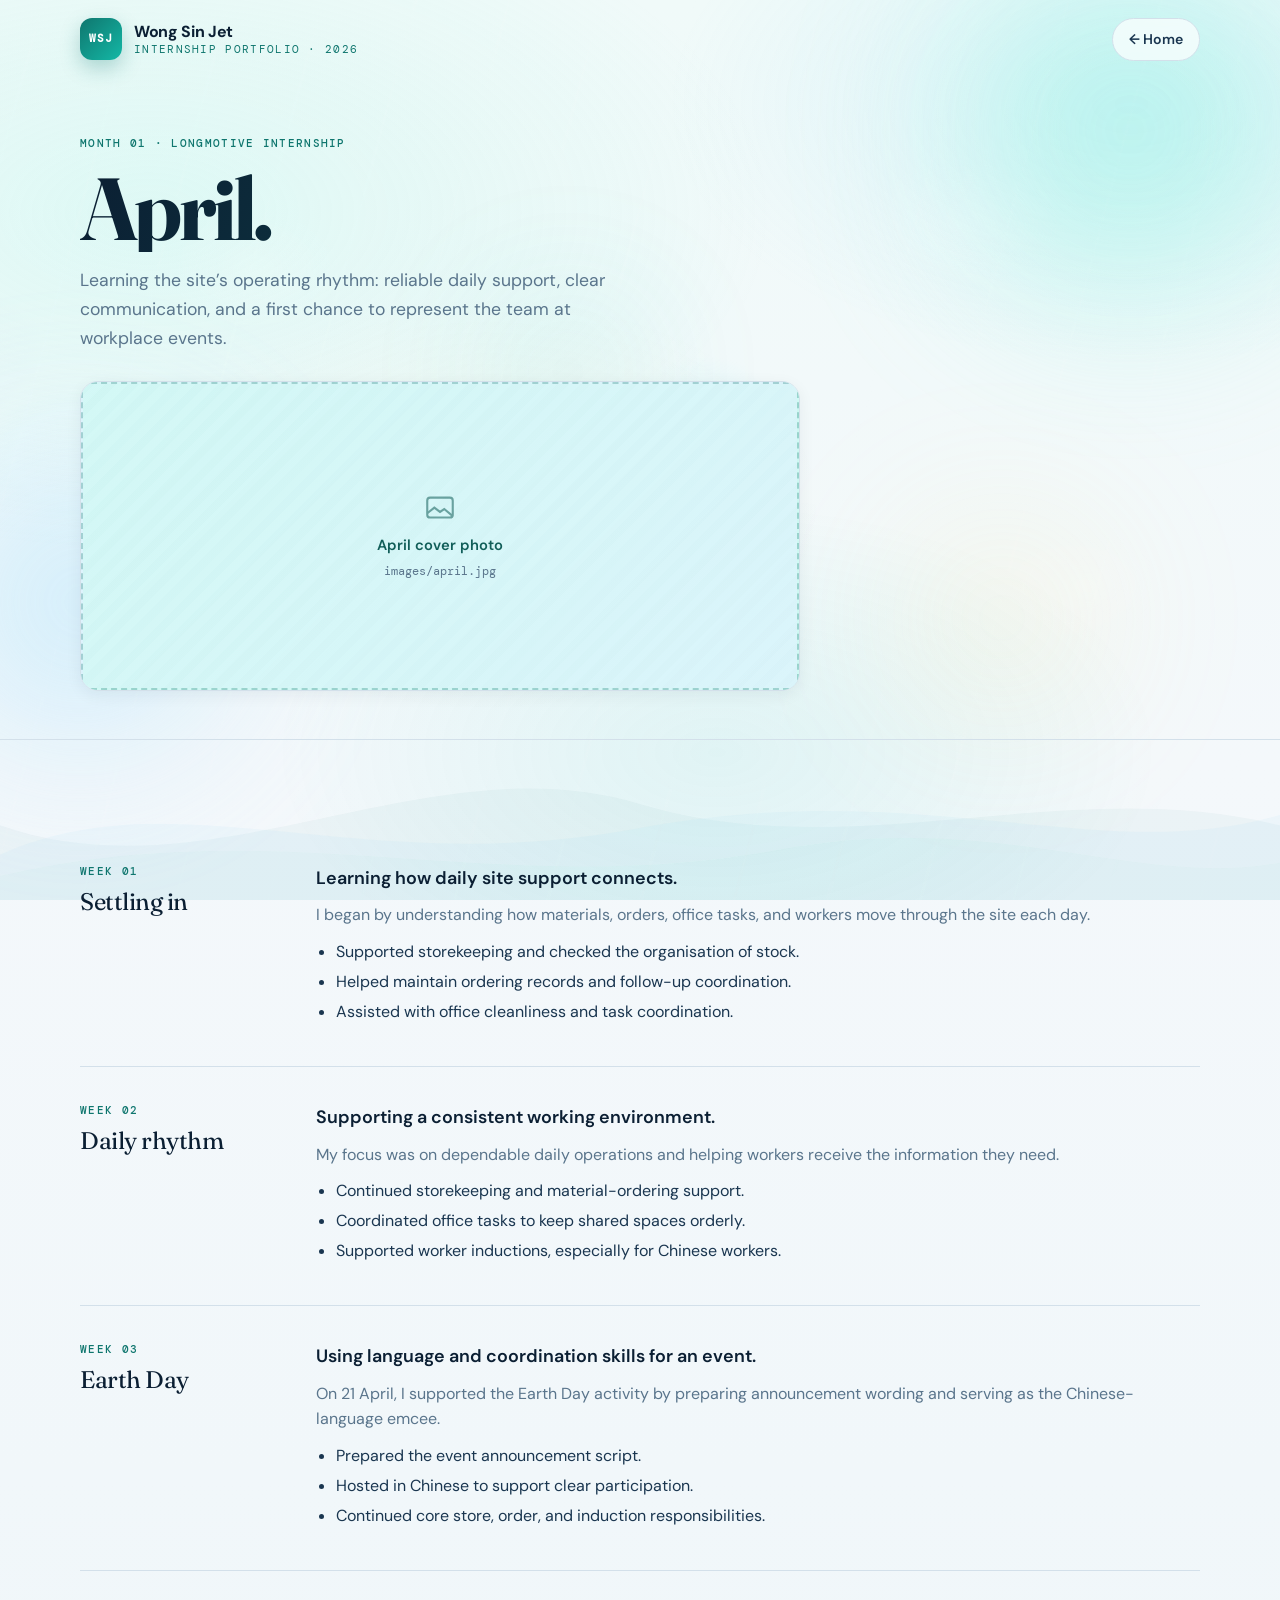
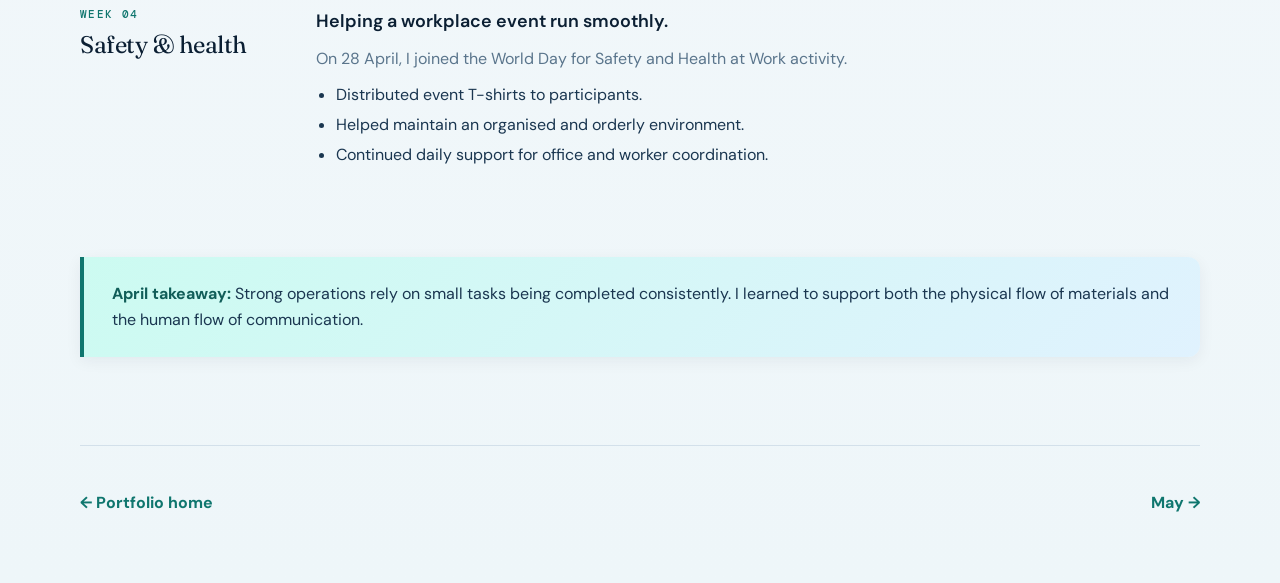
==== april.html @ e261032e "Add files via upload" ====
<!DOCTYPE html>
<html lang="en">
<head>
  <meta charset="utf-8">
  <meta name="viewport" content="width=device-width, initial-scale=1">
  <title>April — Wong Sin Jet</title>
  <link rel="stylesheet" href="style.css">
</head>
<body>
  <div class="bg-glow" aria-hidden="true">
    <div class="water-wash"></div>
    <span class="orb orb-a"></span>
    <span class="orb orb-b"></span>
    <span class="orb orb-c"></span>
    <span class="orb orb-d"></span>
    <div class="water-caustics"></div>
    <div class="water-shimmer"></div>
    <div class="bubbles">
      <span></span><span></span><span></span><span></span><span></span>
      <span></span><span></span><span></span><span></span><span></span>
    </div>
    <div class="wave-band">
      <svg class="wave-1" viewBox="0 0 2880 120" preserveAspectRatio="none" xmlns="http://www.w3.org/2000/svg">
        <path d="M0,64 C240,120 480,0 720,48 C960,96 1200,24 1440,64 C1680,120 1920,0 2160,48 C2400,96 2640,24 2880,64 L2880,120 L0,120 Z"></path>
      </svg>
      <svg class="wave-2" viewBox="0 0 2880 120" preserveAspectRatio="none" xmlns="http://www.w3.org/2000/svg">
        <path d="M0,80 C200,20 400,100 720,60 C1040,20 1240,90 1440,50 C1640,20 1840,100 2160,60 C2480,20 2680,90 2880,50 L2880,120 L0,120 Z"></path>
      </svg>
      <svg class="wave-3" viewBox="0 0 2880 120" preserveAspectRatio="none" xmlns="http://www.w3.org/2000/svg">
        <path d="M0,90 C320,40 560,110 880,70 C1120,40 1280,100 1440,80 C1760,40 2000,110 2320,70 C2560,40 2720,100 2880,80 L2880,120 L0,120 Z"></path>
      </svg>
    </div>
  </div>

  <header class="site-header">
    <div class="wrap nav">
      <a class="brand" href="index.html">
        <span class="brand-mark">WSJ</span>
        <span class="brand-text">Wong Sin Jet<small>Internship portfolio · 2026</small></span>
      </a>
      <nav class="nav-links"><a class="home" href="index.html">← Home</a></nav>
    </div>
  </header>

  <main>
    <section class="month-hero">
      <div class="wrap">
        <span class="eyebrow">Month 01 · Longmotive internship</span>
        <h1>April.</h1>
        <p class="subtitle">Learning the site’s operating rhythm: reliable daily support, clear communication, and a first chance to represent the team at workplace events.</p>
        <div class="month-hero-photo">
          <div class="photo-slot" data-label="April">
            <img src="images/april.jpg" alt="April internship at Longmotive" data-photo>
            <div class="photo-placeholder">
              <svg viewBox="0 0 24 24" fill="none" stroke="currentColor" stroke-width="1.5" aria-hidden="true">
                <rect x="3" y="4" width="18" height="14" rx="2"/>
                <path d="M3 15l5-4 4 3 3-2 6 5"/>
              </svg>
              <span>April cover photo</span>
              <small>images/april.jpg</small>
            </div>
          </div>
        </div>
      </div>
    </section>

    <section class="section">
      <div class="wrap">
        <div class="weekly">
          <div class="week-label"><span>Week 01</span>Settling in</div>
          <div>
            <h3>Learning how daily site support connects.</h3>
            <p>I began by understanding how materials, orders, office tasks, and workers move through the site each day.</p>
            <ul>
              <li>Supported storekeeping and checked the organisation of stock.</li>
              <li>Helped maintain ordering records and follow-up coordination.</li>
              <li>Assisted with office cleanliness and task coordination.</li>
            </ul>
          </div>
        </div>
        <div class="weekly">
          <div class="week-label"><span>Week 02</span>Daily rhythm</div>
          <div>
            <h3>Supporting a consistent working environment.</h3>
            <p>My focus was on dependable daily operations and helping workers receive the information they need.</p>
            <ul>
              <li>Continued storekeeping and material-ordering support.</li>
              <li>Coordinated office tasks to keep shared spaces orderly.</li>
              <li>Supported worker inductions, especially for Chinese workers.</li>
            </ul>
          </div>
        </div>
        <div class="weekly">
          <div class="week-label"><span>Week 03</span>Earth Day</div>
          <div>
            <h3>Using language and coordination skills for an event.</h3>
            <p>On 21 April, I supported the Earth Day activity by preparing announcement wording and serving as the Chinese-language emcee.</p>
            <ul>
              <li>Prepared the event announcement script.</li>
              <li>Hosted in Chinese to support clear participation.</li>
              <li>Continued core store, order, and induction responsibilities.</li>
            </ul>
          </div>
        </div>
        <div class="weekly">
          <div class="week-label"><span>Week 04</span>Safety &amp; health</div>
          <div>
            <h3>Helping a workplace event run smoothly.</h3>
            <p>On 28 April, I joined the World Day for Safety and Health at Work activity.</p>
            <ul>
              <li>Distributed event T-shirts to participants.</li>
              <li>Helped maintain an organised and orderly environment.</li>
              <li>Continued daily support for office and worker coordination.</li>
            </ul>
          </div>
        </div>
        <aside class="note"><b>April takeaway:</b> Strong operations rely on small tasks being completed consistently. I learned to support both the physical flow of materials and the human flow of communication.</aside>
      </div>
    </section>
  </main>

  <div class="wrap pager">
    <a href="index.html">← Portfolio home</a>
    <a href="may.html">May →</a>
  </div>
  <script>
    document.querySelectorAll('img[data-photo]').forEach(function (img) {
      var slot = img.closest('.photo-slot');
      function show() { if (slot) slot.classList.add('has-image'); }
      function hide() { img.style.display = 'none'; if (slot) slot.classList.remove('has-image'); }
      img.addEventListener('load', show);
      img.addEventListener('error', hide);
      if (img.complete) { if (img.naturalWidth > 0) show(); else hide(); }
    });
  </script>
</body>
</html>
---- style.css ----
@import url('https://fonts.googleapis.com/css2?family=DM+Mono:wght@400;500&family=DM+Sans:ital,opsz,wght@0,9..40,400;0,9..40,500;0,9..40,600;0,9..40,700;1,9..40,400&family=Fraunces:ital,opsz,wght@0,9..144,600;0,9..144,700;1,9..144,600&display=swap');

/* ========== TOKENS ========== */
:root {
  --ink: #0b1f33;
  --ink-soft: #1a3650;
  --muted: #5a758c;
  --muted-2: #7a93a8;
  --paper: #f4f8fb;
  --paper-2: #eef5f7;
  --line: #d3e0ea;
  --line-soft: rgba(16, 42, 67, 0.08);
  --teal: #0f766e;
  --teal-bright: #14b8a6;
  --teal-deep: #115e59;
  --aqua: #ccfbf1;
  --aqua-soft: #e6faf6;
  --orange: #f59e0b;
  --orange-soft: #fef3c7;
  --card: #ffffff;
  --shadow-sm: 0 4px 16px rgba(11, 31, 51, 0.06);
  --shadow-md: 0 16px 40px rgba(11, 31, 51, 0.10);
  --shadow-lg: 0 28px 60px rgba(11, 31, 51, 0.14);
  --radius: 18px;
  --radius-sm: 12px;
  --header-h: 72px;
  --ease: cubic-bezier(0.22, 1, 0.36, 1);
  --font-sans: 'DM Sans', system-ui, sans-serif;
  --font-display: 'Fraunces', Georgia, serif;
  --font-mono: 'DM Mono', ui-monospace, monospace;
}

/* ========== BASE ========== */
*, *::before, *::after { box-sizing: border-box; }
html { scroll-behavior: smooth; }
body {
  margin: 0;
  color: var(--ink);
  background:
    linear-gradient(180deg, #f0faf9 0%, var(--paper) 35%, #eef6f9 100%);
  font-family: var(--font-sans);
  line-height: 1.6;
  overflow-x: hidden;
  -webkit-font-smoothing: antialiased;
  position: relative;
}
main,
.contact,
.footer,
.pager {
  position: relative;
  z-index: 1;
}
img { max-width: 100%; display: block; }
a { color: inherit; text-decoration: none; }
h1, h2, h3, h4, p { margin-top: 0; }

.wrap {
  width: min(1120px, calc(100% - 40px));
  margin-inline: auto;
}

/* ========== AMBIENT BACKGROUND (water / liquid) ========== */
.bg-glow {
  position: fixed;
  inset: 0;
  pointer-events: none;
  z-index: 0;
  overflow: hidden;
}

/* Soft underwater light wash */
.water-wash {
  position: absolute;
  inset: -10%;
  background:
    radial-gradient(ellipse 70% 55% at 18% 28%, rgba(153, 246, 228, 0.22) 0%, transparent 58%),
    radial-gradient(ellipse 55% 45% at 82% 18%, rgba(125, 211, 252, 0.16) 0%, transparent 55%),
    radial-gradient(ellipse 50% 40% at 55% 78%, rgba(45, 212, 191, 0.10) 0%, transparent 60%),
    radial-gradient(ellipse 40% 35% at 40% 55%, rgba(253, 230, 138, 0.08) 0%, transparent 55%);
  animation: water-drift 22s ease-in-out infinite alternate;
}

/* Liquid orbs */
.orb {
  position: absolute;
  border-radius: 50%;
  filter: blur(80px);
  opacity: 0.42;
  animation: float-orb 18s var(--ease) infinite alternate;
  will-change: transform;
}
.orb-a {
  width: 460px; height: 460px;
  top: -100px; right: -80px;
  background: radial-gradient(circle, #5eead4 0%, #99f6e4 35%, transparent 70%);
  animation-duration: 24s;
}
.orb-b {
  width: 380px; height: 380px;
  bottom: 12%; left: -110px;
  background: radial-gradient(circle, #7dd3fc 0%, #bae6fd 40%, transparent 70%);
  animation-duration: 28s;
  animation-delay: -6s;
}
.orb-c {
  width: 300px; height: 300px;
  top: 52%; right: 10%;
  background: radial-gradient(circle, #fde68a 0%, transparent 70%);
  opacity: 0.22;
  animation-duration: 20s;
  animation-delay: -3s;
}
.orb-d {
  width: 240px; height: 240px;
  top: 28%; left: 35%;
  background: radial-gradient(circle, rgba(45, 212, 191, 0.55) 0%, transparent 70%);
  opacity: 0.28;
  filter: blur(70px);
  animation-duration: 16s;
  animation-delay: -9s;
}

/* Moving caustic light patches (water refraction) */
.water-caustics {
  position: absolute;
  inset: 0;
  opacity: 0.35;
  mix-blend-mode: soft-light;
  background:
    radial-gradient(ellipse 120px 80px at 20% 30%, rgba(255, 255, 255, 0.55) 0%, transparent 70%),
    radial-gradient(ellipse 100px 70px at 55% 45%, rgba(165, 243, 252, 0.45) 0%, transparent 70%),
    radial-gradient(ellipse 140px 90px at 75% 25%, rgba(255, 255, 255, 0.4) 0%, transparent 70%),
    radial-gradient(ellipse 90px 60px at 40% 70%, rgba(153, 246, 228, 0.4) 0%, transparent 70%),
    radial-gradient(ellipse 110px 75px at 85% 65%, rgba(255, 255, 255, 0.35) 0%, transparent 70%);
  background-size: 100% 100%;
  animation: caustic-shift 14s ease-in-out infinite alternate;
}

/* Gentle shimmer lines */
.water-shimmer {
  position: absolute;
  inset: 0;
  opacity: 0.12;
  background: repeating-linear-gradient(
    105deg,
    transparent 0px,
    transparent 40px,
    rgba(255, 255, 255, 0.35) 42px,
    transparent 44px,
    transparent 90px
  );
  background-size: 200% 200%;
  animation: shimmer-flow 18s linear infinite;
  mix-blend-mode: soft-light;
}

/* Rising bubbles */
.bubbles {
  position: absolute;
  inset: 0;
}
.bubbles span {
  position: absolute;
  bottom: -40px;
  border-radius: 50%;
  border: 1.5px solid rgba(15, 118, 110, 0.18);
  background: radial-gradient(circle at 30% 30%, rgba(255, 255, 255, 0.55), rgba(153, 246, 228, 0.12) 45%, transparent 70%);
  box-shadow: inset 0 0 8px rgba(255, 255, 255, 0.35);
  animation: bubble-rise linear infinite;
  opacity: 0;
}
.bubbles span:nth-child(1)  { left: 8%;  width: 10px; height: 10px; animation-duration: 16s; animation-delay: 0s; }
.bubbles span:nth-child(2)  { left: 18%; width: 6px;  height: 6px;  animation-duration: 12s; animation-delay: 2s; }
.bubbles span:nth-child(3)  { left: 28%; width: 14px; height: 14px; animation-duration: 20s; animation-delay: 4s; }
.bubbles span:nth-child(4)  { left: 40%; width: 8px;  height: 8px;  animation-duration: 14s; animation-delay: 1s; }
.bubbles span:nth-child(5)  { left: 52%; width: 11px; height: 11px; animation-duration: 18s; animation-delay: 6s; }
.bubbles span:nth-child(6)  { left: 63%; width: 7px;  height: 7px;  animation-duration: 13s; animation-delay: 3s; }
.bubbles span:nth-child(7)  { left: 74%; width: 13px; height: 13px; animation-duration: 22s; animation-delay: 5s; }
.bubbles span:nth-child(8)  { left: 84%; width: 9px;  height: 9px;  animation-duration: 15s; animation-delay: 7s; }
.bubbles span:nth-child(9)  { left: 92%; width: 6px;  height: 6px;  animation-duration: 11s; animation-delay: 1.5s; }
.bubbles span:nth-child(10) { left: 46%; width: 5px;  height: 5px;  animation-duration: 17s; animation-delay: 8s; }

/* Bottom wave band */
.wave-band {
  position: absolute;
  left: 0;
  right: 0;
  bottom: 0;
  height: 160px;
  overflow: hidden;
  opacity: 0.55;
}
.wave-band svg {
  position: absolute;
  left: 0;
  bottom: 0;
  width: 200%;
  height: 100%;
  min-width: 1200px;
}
.wave-band .wave-1 {
  fill: rgba(15, 118, 110, 0.07);
  animation: wave-slide 18s linear infinite;
}
.wave-band .wave-2 {
  fill: rgba(14, 165, 233, 0.06);
  animation: wave-slide 24s linear infinite reverse;
  bottom: -8px;
}
.wave-band .wave-3 {
  fill: rgba(20, 184, 166, 0.05);
  animation: wave-slide 30s linear infinite;
  bottom: -16px;
}

@keyframes float-orb {
  from { transform: translate(0, 0) scale(1); }
  to { transform: translate(32px, -40px) scale(1.08); }
}
@keyframes water-drift {
  0%   { transform: translate(0, 0) scale(1); }
  50%  { transform: translate(-2%, 1.5%) scale(1.03); }
  100% { transform: translate(2%, -1%) scale(1.02); }
}
@keyframes caustic-shift {
  0%   { transform: translate(0, 0) scale(1); opacity: 0.28; }
  50%  { transform: translate(-3%, 2%) scale(1.06); opacity: 0.4; }
  100% { transform: translate(3%, -2%) scale(1.04); opacity: 0.32; }
}
@keyframes shimmer-flow {
  0%   { background-position: 0% 0%; }
  100% { background-position: 200% 100%; }
}
@keyframes bubble-rise {
  0% {
    transform: translate3d(0, 0, 0) scale(0.7);
    opacity: 0;
  }
  8% { opacity: 0.55; }
  50% {
    transform: translate3d(18px, -50vh, 0) scale(1);
    opacity: 0.4;
  }
  100% {
    transform: translate3d(-12px, -105vh, 0) scale(1.1);
    opacity: 0;
  }
}
@keyframes wave-slide {
  0%   { transform: translateX(0); }
  100% { transform: translateX(-50%); }
}

/* ========== NAV ========== */
.site-header {
  position: sticky;
  top: 0;
  z-index: 100;
  background: transparent;
  transition: background 0.35s var(--ease), box-shadow 0.35s var(--ease), backdrop-filter 0.35s;
}
.site-header.scrolled {
  background: rgba(244, 248, 251, 0.88);
  backdrop-filter: blur(16px) saturate(1.2);
  -webkit-backdrop-filter: blur(16px) saturate(1.2);
  box-shadow: 0 1px 0 var(--line-soft), var(--shadow-sm);
}
.nav {
  position: relative;
  z-index: 1;
  padding: 18px 0;
  display: flex;
  justify-content: space-between;
  align-items: center;
  gap: 24px;
}
.brand {
  display: flex;
  align-items: center;
  gap: 12px;
  font-weight: 700;
  letter-spacing: -0.02em;
  font-size: 1rem;
}
.brand-mark {
  width: 42px; height: 42px;
  border-radius: 12px;
  display: grid;
  place-items: center;
  background: linear-gradient(135deg, var(--teal) 0%, var(--teal-bright) 100%);
  color: #fff;
  font-size: 0.7rem;
  font-family: var(--font-mono);
  letter-spacing: 0.06em;
  box-shadow: 0 8px 20px rgba(15, 118, 110, 0.28);
  transition: transform 0.35s var(--ease);
  flex-shrink: 0;
}
.brand:hover .brand-mark { transform: rotate(-6deg) scale(1.05); }
.brand small,
.eyebrow {
  display: block;
  color: var(--teal);
  font-family: var(--font-mono);
  font-size: 0.68rem;
  letter-spacing: 0.12em;
  text-transform: uppercase;
  font-weight: 500;
}
.brand small {
  font-weight: 400;
  margin-top: 2px;
  line-height: 1.2;
}
.brand-text {
  display: flex;
  flex-direction: column;
  line-height: 1.15;
}
.nav-links {
  display: flex;
  gap: 8px 20px;
  align-items: center;
  flex-wrap: wrap;
  color: var(--muted);
  font-size: 0.9rem;
}
.nav-links a:not(.btn):not(.home) {
  position: relative;
  padding: 4px 0;
  transition: color 0.2s;
}
.nav-links a:not(.btn):not(.home)::after {
  content: '';
  position: absolute;
  left: 0; bottom: 0;
  width: 100%; height: 1.5px;
  background: var(--teal);
  transform: scaleX(0);
  transform-origin: right;
  transition: transform 0.35s var(--ease);
}
.nav-links a:not(.btn):not(.home):hover,
.nav-links a.active {
  color: var(--ink);
  font-weight: 600;
}
.nav-links a:not(.btn):not(.home):hover::after {
  transform: scaleX(1);
  transform-origin: left;
}
.nav-links .home,
.btn {
  display: inline-flex;
  align-items: center;
  justify-content: center;
  gap: 8px;
  border-radius: 999px;
  font-weight: 600;
  font-size: 0.88rem;
  padding: 9px 16px;
  border: 1px solid transparent;
  transition: transform 0.25s var(--ease), box-shadow 0.25s, background 0.25s, border-color 0.25s, color 0.25s;
  cursor: pointer;
}
.nav-links .home {
  border-color: var(--line);
  background: rgba(255, 255, 255, 0.7);
  color: var(--ink-soft);
  backdrop-filter: blur(8px);
}
.nav-links .home:hover {
  border-color: var(--teal-bright);
  color: var(--teal-deep);
  background: #fff;
  transform: translateY(-2px);
}
.btn:hover { transform: translateY(-2px); }
.btn:active { transform: translateY(0); }
.btn-primary {
  background: linear-gradient(135deg, var(--teal) 0%, #0d9488 100%);
  color: #fff;
  box-shadow: 0 8px 24px rgba(15, 118, 110, 0.28);
}
.btn-primary:hover { box-shadow: 0 12px 32px rgba(15, 118, 110, 0.38); }
.btn-ghost {
  background: rgba(255, 255, 255, 0.75);
  border-color: var(--line);
  color: var(--ink-soft);
  backdrop-filter: blur(8px);
}
.btn-ghost:hover {
  border-color: var(--teal-bright);
  color: var(--teal-deep);
  background: #fff;
}

/* ========== PILL ========== */
.pill {
  display: inline-flex;
  align-items: center;
  gap: 10px;
  padding: 8px 14px 8px 12px;
  border-radius: 999px;
  background: rgba(255, 255, 255, 0.78);
  border: 1px solid var(--line);
  font-size: 0.82rem;
  color: var(--muted);
  font-weight: 500;
  backdrop-filter: blur(8px);
  box-shadow: var(--shadow-sm);
}
.pill-dot {
  width: 8px; height: 8px;
  border-radius: 50%;
  background: var(--teal-bright);
  box-shadow: 0 0 0 0 rgba(20, 184, 166, 0.5);
  animation: pulse-dot 2s ease infinite;
  flex-shrink: 0;
}
@keyframes pulse-dot {
  0% { box-shadow: 0 0 0 0 rgba(20, 184, 166, 0.5); }
  70% { box-shadow: 0 0 0 10px rgba(20, 184, 166, 0); }
  100% { box-shadow: 0 0 0 0 rgba(20, 184, 166, 0); }
}

/* ========== HERO ========== */
.hero {
  position: relative;
  z-index: 1;
  padding: 56px 0 80px;
  overflow: hidden;
  background: transparent;
  border-bottom: none;
}
.hero-grid {
  position: relative;
  z-index: 1;
  display: grid;
  grid-template-columns: 1.15fr 0.95fr;
  gap: 48px;
  align-items: center;
}
.hero-copy h1 {
  margin: 18px 0 20px;
  font-family: var(--font-display);
  font-size: clamp(2.5rem, 6vw, 4.4rem);
  line-height: 1.06;
  letter-spacing: -0.035em;
  font-weight: 700;
  max-width: 14ch;
}
.gradient-text {
  background: linear-gradient(120deg, var(--teal-deep) 0%, var(--teal-bright) 45%, #0891b2 100%);
  -webkit-background-clip: text;
  background-clip: text;
  color: transparent;
  display: inline;
  background-size: 200% auto;
  animation: shimmer 8s ease infinite;
}
@keyframes shimmer {
  0%, 100% { background-position: 0% center; }
  50% { background-position: 100% center; }
}
.lead {
  font-size: 1.12rem;
  max-width: 36rem;
  color: var(--muted);
  margin-bottom: 28px;
}
.hero-actions {
  display: flex;
  flex-wrap: wrap;
  gap: 12px;
}

/* Hero portrait visual */
.hero-visual { position: relative; }
.portrait-frame {
  position: relative;
  padding: 8px 8px 24px;
}
.portrait-slot {
  aspect-ratio: 4 / 5;
  border-radius: 28px;
  overflow: hidden;
  box-shadow: var(--shadow-lg);
  border: 1px solid rgba(255, 255, 255, 0.7);
  background: linear-gradient(160deg, #e0f2fe 0%, #ccfbf1 50%, #fef3c7 100%);
}
.floating-card {
  position: absolute;
  background: rgba(255, 255, 255, 0.94);
  backdrop-filter: blur(12px);
  -webkit-backdrop-filter: blur(12px);
  border: 1px solid rgba(255, 255, 255, 0.85);
  border-radius: var(--radius-sm);
  box-shadow: var(--shadow-md);
  z-index: 3;
}
.card-internship {
  left: -12px;
  bottom: 36px;
  padding: 16px 18px;
  max-width: 220px;
  background: linear-gradient(160deg, var(--ink) 0%, #163a52 100%);
  color: #fff;
  border: none;
  box-shadow: 10px 10px 0 var(--orange), var(--shadow-md);
  transition: transform 0.35s var(--ease);
}
.card-internship:hover { transform: translateY(-4px); }
.card-internship .eyebrow { color: #5eead4; }
.card-internship strong {
  display: block;
  font-family: var(--font-display);
  font-size: 1.2rem;
  margin: 6px 0 8px;
  letter-spacing: -0.02em;
  line-height: 1.15;
}
.card-internship p {
  margin: 0;
  font-size: 0.82rem;
  color: #c5d4e0;
  line-height: 1.45;
}
.card-tags {
  right: 8px;
  top: 28px;
  display: flex;
  flex-direction: column;
  gap: 6px;
  padding: 12px;
}
.card-tags span {
  font-size: 0.72rem;
  font-family: var(--font-mono);
  letter-spacing: 0.04em;
  padding: 5px 10px;
  border-radius: 999px;
  background: var(--aqua-soft);
  color: var(--teal-deep);
  border: 1px solid #99f6e4;
  text-align: center;
  white-space: nowrap;
}

/* Legacy hero-card (month pages / fallbacks) */
.hero-card {
  background: linear-gradient(160deg, var(--ink) 0%, #163a52 100%);
  color: white;
  padding: 28px 26px;
  border-radius: var(--radius);
  box-shadow: 14px 14px 0 var(--orange), var(--shadow-md);
  position: relative;
  overflow: hidden;
  transition: transform 0.4s var(--ease), box-shadow 0.4s var(--ease);
}
.hero-card::before {
  content: '';
  position: absolute;
  top: -40%; right: -30%;
  width: 180px; height: 180px;
  border-radius: 50%;
  background: radial-gradient(circle, rgba(20, 184, 166, 0.25) 0%, transparent 70%);
  pointer-events: none;
}
.hero-card:hover {
  transform: translateY(-6px);
  box-shadow: 18px 18px 0 var(--orange), var(--shadow-lg);
}
.hero-card .eyebrow { color: #5eead4; }
.hero-card strong {
  display: block;
  font-family: var(--font-display);
  font-size: 1.75rem;
  line-height: 1.15;
  margin: 12px 0 14px;
  letter-spacing: -0.02em;
}
.hero-card p {
  color: #c5d4e0;
  margin: 0;
  font-size: 0.95rem;
  line-height: 1.55;
}
.hero-card .tags {
  display: flex;
  flex-wrap: wrap;
  gap: 8px;
  margin-top: 20px;
  padding-top: 18px;
  border-top: 1px solid rgba(255, 255, 255, 0.12);
}
.hero-card .tags span {
  font-size: 0.72rem;
  font-family: var(--font-mono);
  letter-spacing: 0.04em;
  padding: 5px 10px;
  border-radius: 999px;
  background: rgba(255, 255, 255, 0.08);
  color: #a5f3fc;
  border: 1px solid rgba(165, 243, 252, 0.2);
}

/* ========== SECTIONS ========== */
.section {
  position: relative;
  z-index: 1;
  padding: 88px 0;
}
.section.alt,
.section-project {
  background: linear-gradient(180deg, var(--aqua-soft) 0%, #e8f4f3 50%, var(--paper) 100%);
}
.section-heading,
.section-head {
  display: grid;
  grid-template-columns: 0.9fr 1.1fr;
  gap: 32px;
  margin-bottom: 40px;
  align-items: start;
}
.section-head {
  grid-template-columns: 1fr;
  max-width: 640px;
  margin-bottom: 44px;
}
.section-head h2,
.section-heading h2,
h2 {
  font-family: var(--font-display);
  font-size: clamp(1.9rem, 3.8vw, 2.9rem);
  line-height: 1.12;
  letter-spacing: -0.03em;
  margin: 8px 0 0;
  color: var(--ink);
}
.section-heading p,
.section-head p {
  color: var(--muted);
  max-width: 540px;
  font-size: 1.05rem;
  margin: 8px 0 0;
  line-height: 1.65;
}
.section-head p { margin-top: 14px; }

/* ========== STATS ========== */
.stats {
  display: grid;
  grid-template-columns: repeat(3, 1fr);
  gap: 16px;
  margin-top: 8px;
}
.stat {
  background: var(--card);
  border: 1px solid var(--line);
  border-radius: var(--radius);
  padding: 28px 24px;
  box-shadow: var(--shadow-sm);
  transition: transform 0.35s var(--ease), box-shadow 0.35s var(--ease), border-color 0.35s;
  position: relative;
  overflow: hidden;
}
.stat::after {
  content: '';
  position: absolute;
  top: 0; left: 0; right: 0;
  height: 3px;
  background: linear-gradient(90deg, var(--teal), var(--teal-bright));
  opacity: 0;
  transition: opacity 0.3s;
}
.stat:hover {
  transform: translateY(-4px);
  box-shadow: var(--shadow-md);
  border-color: #b8d4d0;
}
.stat:hover::after { opacity: 1; }
.stat b {
  font-family: var(--font-display);
  font-size: 2.6rem;
  display: block;
  line-height: 1;
  letter-spacing: -0.03em;
  background: linear-gradient(135deg, var(--teal-deep), var(--teal-bright));
  -webkit-background-clip: text;
  background-clip: text;
  color: transparent;
  margin-bottom: 10px;
}
.stat span {
  color: var(--muted);
  font-size: 0.9rem;
  line-height: 1.4;
}

/* ========== PROJECT ========== */
.project,
.project-panel {
  background: var(--card);
  border: 1px solid var(--line);
  border-radius: calc(var(--radius) + 4px);
  padding: clamp(28px, 5vw, 48px);
  display: grid;
  grid-template-columns: 1.05fr 0.95fr;
  gap: 40px;
  box-shadow: var(--shadow-md);
  position: relative;
  overflow: hidden;
}
.project::before,
.project-panel::before {
  content: '';
  position: absolute;
  top: 0; left: 0; right: 0;
  height: 4px;
  background: linear-gradient(90deg, var(--teal), var(--teal-bright), var(--orange));
}
.project h3,
.project-panel h3 {
  font-family: var(--font-display);
  font-size: clamp(1.5rem, 2.5vw, 2rem);
  line-height: 1.15;
  letter-spacing: -0.03em;
  margin: 10px 0 14px;
  color: var(--ink);
}
.project p,
.project-panel p {
  color: var(--muted);
  margin-bottom: 0;
  line-height: 1.65;
}
.project-intro > p { margin-bottom: 20px; }
.project-shots {
  display: grid;
  gap: 14px;
  margin-top: 22px;
}
.project-shots.dual {
  grid-template-columns: 1fr 1fr;
}
.shot-card {
  margin: 0;
  border-radius: var(--radius-sm);
  overflow: hidden;
  border: 1px solid var(--line);
  background: var(--card);
  box-shadow: var(--shadow-sm);
  transition: transform 0.35s var(--ease), box-shadow 0.35s;
}
.shot-card:hover {
  transform: translateY(-3px);
  box-shadow: var(--shadow-md);
}
.shot-card .photo-slot {
  aspect-ratio: 16 / 10;
}
.shot-card.wide .photo-slot {
  aspect-ratio: 16 / 9;
}
.shot-card figcaption {
  padding: 12px 14px 14px;
  display: flex;
  flex-direction: column;
  gap: 2px;
}
.shot-card figcaption strong {
  font-size: 0.9rem;
  letter-spacing: -0.01em;
}
.shot-card figcaption span {
  font-size: 0.78rem;
  color: var(--muted);
}
.steps {
  list-style: none;
  padding: 0;
  margin: 0;
  counter-reset: step;
}
.steps li {
  counter-increment: step;
  border-top: 1px solid var(--line);
  padding: 16px 0 16px 52px;
  position: relative;
  font-size: 0.95rem;
  color: var(--ink-soft);
  transition: background 0.25s, padding-left 0.25s var(--ease);
  border-radius: 8px;
}
.steps li:first-child { border-top: 0; }
.steps li:hover {
  background: var(--aqua-soft);
  padding-left: 56px;
}
.steps li::before {
  content: '0' counter(step);
  position: absolute;
  left: 8px;
  top: 50%;
  transform: translateY(-50%);
  width: 32px; height: 32px;
  display: grid;
  place-items: center;
  border-radius: 10px;
  background: linear-gradient(135deg, var(--aqua), #e0f2fe);
  color: var(--teal-deep);
  font-family: var(--font-mono);
  font-size: 0.72rem;
  font-weight: 500;
  transition: transform 0.3s var(--ease), box-shadow 0.3s;
}
.steps li:hover::before {
  transform: translateY(-50%) scale(1.08);
  box-shadow: 0 4px 12px rgba(15, 118, 110, 0.2);
}
.steps li b {
  color: var(--ink);
  font-weight: 600;
}

/* ========== PHOTO SLOTS ========== */
.photo-slot {
  position: relative;
  width: 100%;
  height: 100%;
  overflow: hidden;
  background: linear-gradient(145deg, #e0f2fe, #ccfbf1);
}
.photo-slot img {
  position: absolute;
  inset: 0;
  width: 100%;
  height: 100%;
  object-fit: cover;
  opacity: 0;
  transition: opacity 0.4s var(--ease), transform 0.6s var(--ease);
  z-index: 2;
}
.photo-slot.has-image img { opacity: 1; }
.photo-slot.has-image .photo-placeholder {
  opacity: 0;
  pointer-events: none;
}
.gallery-item:hover .photo-slot.has-image img,
.month:hover .photo-slot.has-image img,
.portrait-frame:hover .photo-slot.has-image img,
.shot-card:hover .photo-slot.has-image img {
  transform: scale(1.04);
}
.photo-placeholder {
  width: 100%;
  height: 100%;
  min-height: 140px;
  display: flex;
  flex-direction: column;
  align-items: center;
  justify-content: center;
  gap: 8px;
  color: var(--teal-deep);
  text-align: center;
  padding: 20px 16px;
  background:
    linear-gradient(135deg, rgba(204, 251, 241, 0.65) 0%, rgba(224, 242, 254, 0.75) 100%),
    repeating-linear-gradient(
      -45deg,
      transparent,
      transparent 8px,
      rgba(15, 118, 110, 0.04) 8px,
      rgba(15, 118, 110, 0.04) 16px
    );
  border: 2px dashed rgba(15, 118, 110, 0.28);
  transition: opacity 0.35s;
}
.photo-placeholder svg {
  width: 34px;
  height: 34px;
  opacity: 0.55;
  margin-bottom: 2px;
  flex-shrink: 0;
}
.photo-placeholder span {
  font-weight: 600;
  font-size: 0.92rem;
  line-height: 1.3;
}
.photo-placeholder small {
  font-size: 0.72rem;
  color: var(--muted);
  font-family: var(--font-mono);
  line-height: 1.35;
}
.photo-placeholder.compact {
  min-height: 100px;
  border: 0;
  border-radius: 0;
  gap: 4px;
}
.photo-placeholder.compact span { font-size: 0.8rem; }
.photo-placeholder.compact small { font-size: 0.65rem; }

/* ========== GALLERY ========== */
.gallery {
  display: grid;
  grid-template-columns: 1fr 1fr 1fr;
  grid-template-rows: auto auto;
  gap: 18px;
}
.gallery-item {
  margin: 0;
  background: var(--card);
  border-radius: var(--radius);
  overflow: hidden;
  border: 1px solid var(--line);
  box-shadow: var(--shadow-sm);
  transition: transform 0.4s var(--ease), box-shadow 0.4s;
  display: flex;
  flex-direction: column;
}
.gallery-item:hover {
  transform: translateY(-6px);
  box-shadow: var(--shadow-md);
}
.gallery-item.tall {
  grid-row: span 2;
}
.gallery-item.tall .photo-slot {
  flex: 1;
  min-height: 280px;
  aspect-ratio: auto;
}
.gallery-item:not(.tall) .photo-slot {
  aspect-ratio: 16 / 10;
}
.gallery-item.wide {
  grid-column: span 2;
}
.gallery-item.wide .photo-slot {
  aspect-ratio: 21 / 9;
}
.gallery-item figcaption {
  padding: 16px 18px 18px;
  display: flex;
  flex-direction: column;
  gap: 2px;
}
.gallery-item figcaption strong {
  font-size: 0.98rem;
  letter-spacing: -0.01em;
}
.gallery-item figcaption span {
  font-size: 0.84rem;
  color: var(--muted);
}
.gallery-hint {
  margin-top: 28px;
  font-size: 0.88rem;
  color: var(--muted-2);
  max-width: 52rem;
  line-height: 1.6;
}
.gallery-hint code {
  font-family: var(--font-mono);
  font-size: 0.85em;
  background: var(--aqua);
  color: var(--teal-deep);
  padding: 0.12em 0.4em;
  border-radius: 4px;
}

/* Month page hero photo */
.month-hero-photo {
  margin-top: 28px;
  border-radius: var(--radius);
  overflow: hidden;
  border: 1px solid var(--line);
  box-shadow: var(--shadow-sm);
  max-width: 720px;
}
.month-hero-photo .photo-slot {
  aspect-ratio: 21 / 9;
}

/* ========== MONTH GRID ========== */
.month-grid {
  display: grid;
  grid-template-columns: repeat(4, 1fr);
  gap: 16px;
}
.month {
  background: var(--card);
  border: 1px solid var(--line);
  border-radius: var(--radius);
  padding: 0;
  display: flex;
  flex-direction: column;
  transition: transform 0.35s var(--ease), box-shadow 0.35s var(--ease), border-color 0.35s;
  position: relative;
  overflow: hidden;
  box-shadow: var(--shadow-sm);
}
.month:hover {
  transform: translateY(-8px);
  box-shadow: var(--shadow-md);
  border-color: #a7d4ce;
}
.month-photo {
  aspect-ratio: 4 / 3;
  flex-shrink: 0;
}
.month-body {
  padding: 20px 20px 22px;
  display: flex;
  flex-direction: column;
  flex: 1;
  justify-content: space-between;
  gap: 12px;
  position: relative;
}
.month .num {
  color: var(--teal);
  font-family: var(--font-mono);
  font-size: 0.72rem;
  letter-spacing: 0.12em;
  display: inline-flex;
  align-items: center;
  gap: 8px;
}
.month .num::before {
  content: '';
  width: 6px; height: 6px;
  border-radius: 50%;
  background: var(--teal-bright);
}
.month h3 {
  font-family: var(--font-display);
  font-size: 1.75rem;
  margin: 10px 0 8px;
  color: var(--ink);
  letter-spacing: -0.02em;
}
.month p {
  font-size: 0.88rem;
  color: var(--muted);
  margin: 0;
  line-height: 1.5;
}
.month .arrow {
  color: var(--teal);
  font-size: 1.25rem;
  font-weight: 700;
  display: inline-flex;
  align-items: center;
  transition: transform 0.3s var(--ease);
  margin-top: 8px;
}
.month:hover .arrow { transform: translateX(6px); }

/* Accent dots per month */
.month:nth-child(1) .num::before { background: #14b8a6; }
.month:nth-child(2) .num::before { background: #0ea5e9; }
.month:nth-child(3) .num::before { background: #f59e0b; }
.month:nth-child(4) .num::before { background: #8b5cf6; }
.month:nth-child(2):hover { border-color: #93c5fd; }
.month:nth-child(3):hover { border-color: #fcd34d; }
.month:nth-child(4):hover { border-color: #c4b5fd; }

/* ========== CONTACT ========== */
.contact {
  position: relative;
  z-index: 1;
  background: linear-gradient(145deg, #0b1f33 0%, #0f3a4a 55%, #115e59 100%);
  color: white;
  padding: 72px 0 64px;
  overflow: hidden;
}
.contact::before {
  content: '';
  position: absolute;
  width: 400px; height: 400px;
  right: -100px; top: -120px;
  border-radius: 50%;
  background: radial-gradient(circle, rgba(20, 184, 166, 0.2) 0%, transparent 70%);
  pointer-events: none;
}
.contact-grid {
  position: relative;
  display: flex;
  align-items: flex-end;
  justify-content: space-between;
  gap: 32px;
  flex-wrap: wrap;
}
.contact h2 {
  margin: 10px 0 0;
  color: #fff;
  max-width: 14ch;
}
.contact .eyebrow { color: #5eead4; }
.contact p {
  margin: 0;
  color: #b8c9d6;
  font-size: 1rem;
  line-height: 1.7;
}
.contact a {
  color: #fff;
  border-bottom: 1.5px solid #5eead4;
  transition: color 0.2s, border-color 0.2s;
  font-weight: 600;
  font-size: 1.1rem;
}
.contact a:hover {
  color: #5eead4;
  border-color: #99f6e4;
}
.contact .role-line {
  display: block;
  margin-top: 8px;
  font-size: 0.9rem;
  color: #8ba3b5;
}

/* ========== FOOTER ========== */
.footer {
  position: relative;
  z-index: 1;
  background: #0b1f33;
  color: #7a93a8;
  font-size: 0.8rem;
  padding: 0 0 28px;
}

/* ========== REVEAL ANIMATIONS ========== */
.reveal {
  opacity: 0;
  transform: translateY(28px);
  transition: opacity 0.7s var(--ease), transform 0.7s var(--ease);
}
.reveal.visible {
  opacity: 1;
  transform: translateY(0);
}
.reveal.delay-1 { transition-delay: 0.1s; }
.reveal.delay-2 { transition-delay: 0.2s; }
.reveal.delay-3 { transition-delay: 0.3s; }
.reveal.delay-4 { transition-delay: 0.4s; }

/* ========== MONTH PAGES ========== */
.month-hero {
  position: relative;
  z-index: 1;
  padding: 56px 0 48px;
  background: transparent;
  border-bottom: 1px solid var(--line);
}
.month-hero h1 {
  font-family: var(--font-display);
  font-size: clamp(3rem, 8vw, 5.5rem);
  margin: 12px 0 14px;
  letter-spacing: -0.04em;
  line-height: 1;
  background: linear-gradient(120deg, var(--ink) 0%, var(--teal-deep) 100%);
  -webkit-background-clip: text;
  background-clip: text;
  color: transparent;
}
.month-hero .subtitle {
  color: var(--muted);
  font-size: 1.1rem;
  max-width: 540px;
  line-height: 1.65;
  margin: 0;
}
.weekly {
  display: grid;
  grid-template-columns: 200px 1fr;
  gap: 36px;
  padding: 36px 0;
  border-top: 1px solid var(--line);
  transition: background 0.3s;
}
.weekly:first-of-type { border-top: 0; }
.week-label {
  font-family: var(--font-display);
  font-size: 1.5rem;
  line-height: 1.15;
  color: var(--ink);
  letter-spacing: -0.02em;
}
.week-label span {
  font: 0.68rem var(--font-mono);
  color: var(--teal);
  display: block;
  letter-spacing: 0.12em;
  text-transform: uppercase;
  margin-bottom: 10px;
  font-weight: 500;
}
.weekly h3 {
  font-size: 1.12rem;
  margin-bottom: 10px;
  color: var(--ink);
  font-weight: 600;
}
.weekly p {
  color: var(--muted);
  margin-bottom: 12px;
  line-height: 1.6;
}
.weekly ul {
  margin: 0;
  padding-left: 20px;
  color: var(--ink-soft);
}
.weekly ul li {
  margin-bottom: 6px;
  line-height: 1.5;
}
.note {
  margin-top: 48px;
  padding: 24px 28px;
  background: linear-gradient(135deg, var(--aqua) 0%, #e0f2fe 100%);
  border-left: 4px solid var(--teal);
  border-radius: 0 var(--radius-sm) var(--radius-sm) 0;
  color: var(--ink-soft);
  box-shadow: var(--shadow-sm);
  line-height: 1.6;
}
.note b { color: var(--teal-deep); }
.pager {
  position: relative;
  z-index: 1;
  display: flex;
  justify-content: space-between;
  gap: 20px;
  padding: 36px 0 60px;
  border-top: 1px solid var(--line);
  color: var(--teal);
  font-weight: 700;
}
.pager a {
  transition: transform 0.25s var(--ease), color 0.2s;
  padding: 8px 0;
}
.pager a:hover {
  color: var(--teal-deep);
  transform: translateX(0);
}
.pager a:first-child:hover { transform: translateX(-4px); }
.pager a:last-child:hover { transform: translateX(4px); }

/* ========== RESPONSIVE ========== */
@media (max-width: 900px) {
  .month-grid { grid-template-columns: 1fr 1fr; }
  .hero-grid { gap: 36px; }
  .gallery { grid-template-columns: 1fr 1fr; }
  .gallery-item.tall { grid-row: auto; }
  .gallery-item.tall .photo-slot {
    min-height: 0;
    aspect-ratio: 4 / 5;
  }
  .gallery-item.wide { grid-column: span 2; }
  .project-shots.dual { grid-template-columns: 1fr; }
}

@media (max-width: 760px) {
  .nav {
    align-items: flex-start;
    flex-wrap: wrap;
  }
  .nav-links {
    justify-content: flex-end;
    gap: 10px 14px;
  }
  .hero { padding: 40px 0 56px; }
  .hero-grid,
  .project,
  .project-panel,
  .section-heading {
    grid-template-columns: 1fr;
    gap: 28px;
  }
  .hero-card {
    max-width: 100%;
    box-shadow: 10px 10px 0 var(--orange), var(--shadow-md);
  }
  .hero-card:hover {
    box-shadow: 12px 12px 0 var(--orange), var(--shadow-lg);
  }
  .portrait-frame { max-width: 420px; margin: 0 auto; padding: 0; }
  .card-internship { left: 8px; bottom: 16px; }
  .card-tags { right: 8px; top: 16px; }
  .month-grid { grid-template-columns: 1fr 1fr; }
  .stats { grid-template-columns: 1fr; gap: 12px; }
  .stat { padding: 22px 20px; }
  .stat b { font-size: 2.2rem; }
  .weekly { grid-template-columns: 1fr; gap: 12px; padding: 28px 0; }
  .contact-grid { flex-direction: column; align-items: flex-start; }
  .contact-grid p { margin-top: 8px; }
  .section { padding: 64px 0; }
  .hero-copy h1 { max-width: none; }
  .gallery {
    grid-template-columns: 1fr;
  }
  .gallery-item.wide {
    grid-column: auto;
  }
  .gallery-item.wide .photo-slot {
    aspect-ratio: 16 / 10;
  }
}

@media (max-width: 430px) {
  .wrap { width: min(100% - 28px, 1120px); }
  .nav-links { font-size: 0.8rem; }
  .month-grid { grid-template-columns: 1fr; }
  .brand-mark { width: 38px; height: 38px; font-size: 0.65rem; }
  .hero-actions { flex-direction: column; align-items: stretch; }
  .hero-actions .btn { width: 100%; }
  .card-tags { display: none; }
}

/* ========== REDUCED MOTION ========== */
@media (prefers-reduced-motion: reduce) {
  *, *::before, *::after {
    animation-duration: 0.01ms !important;
    animation-iteration-count: 1 !important;
    transition-duration: 0.01ms !important;
  }
  .reveal {
    opacity: 1;
    transform: none;
  }
  .bubbles,
  .water-shimmer,
  .water-caustics {
    display: none;
  }
  html { scroll-behavior: auto; }
}

/* Keep water effect lighter on small screens for performance */
@media (max-width: 760px) {
  .water-shimmer { opacity: 0.06; }
  .water-caustics { opacity: 0.22; }
  .bubbles span:nth-child(n+7) { display: none; }
  .wave-band { height: 100px; opacity: 0.4; }
  .orb-d { display: none; }
}
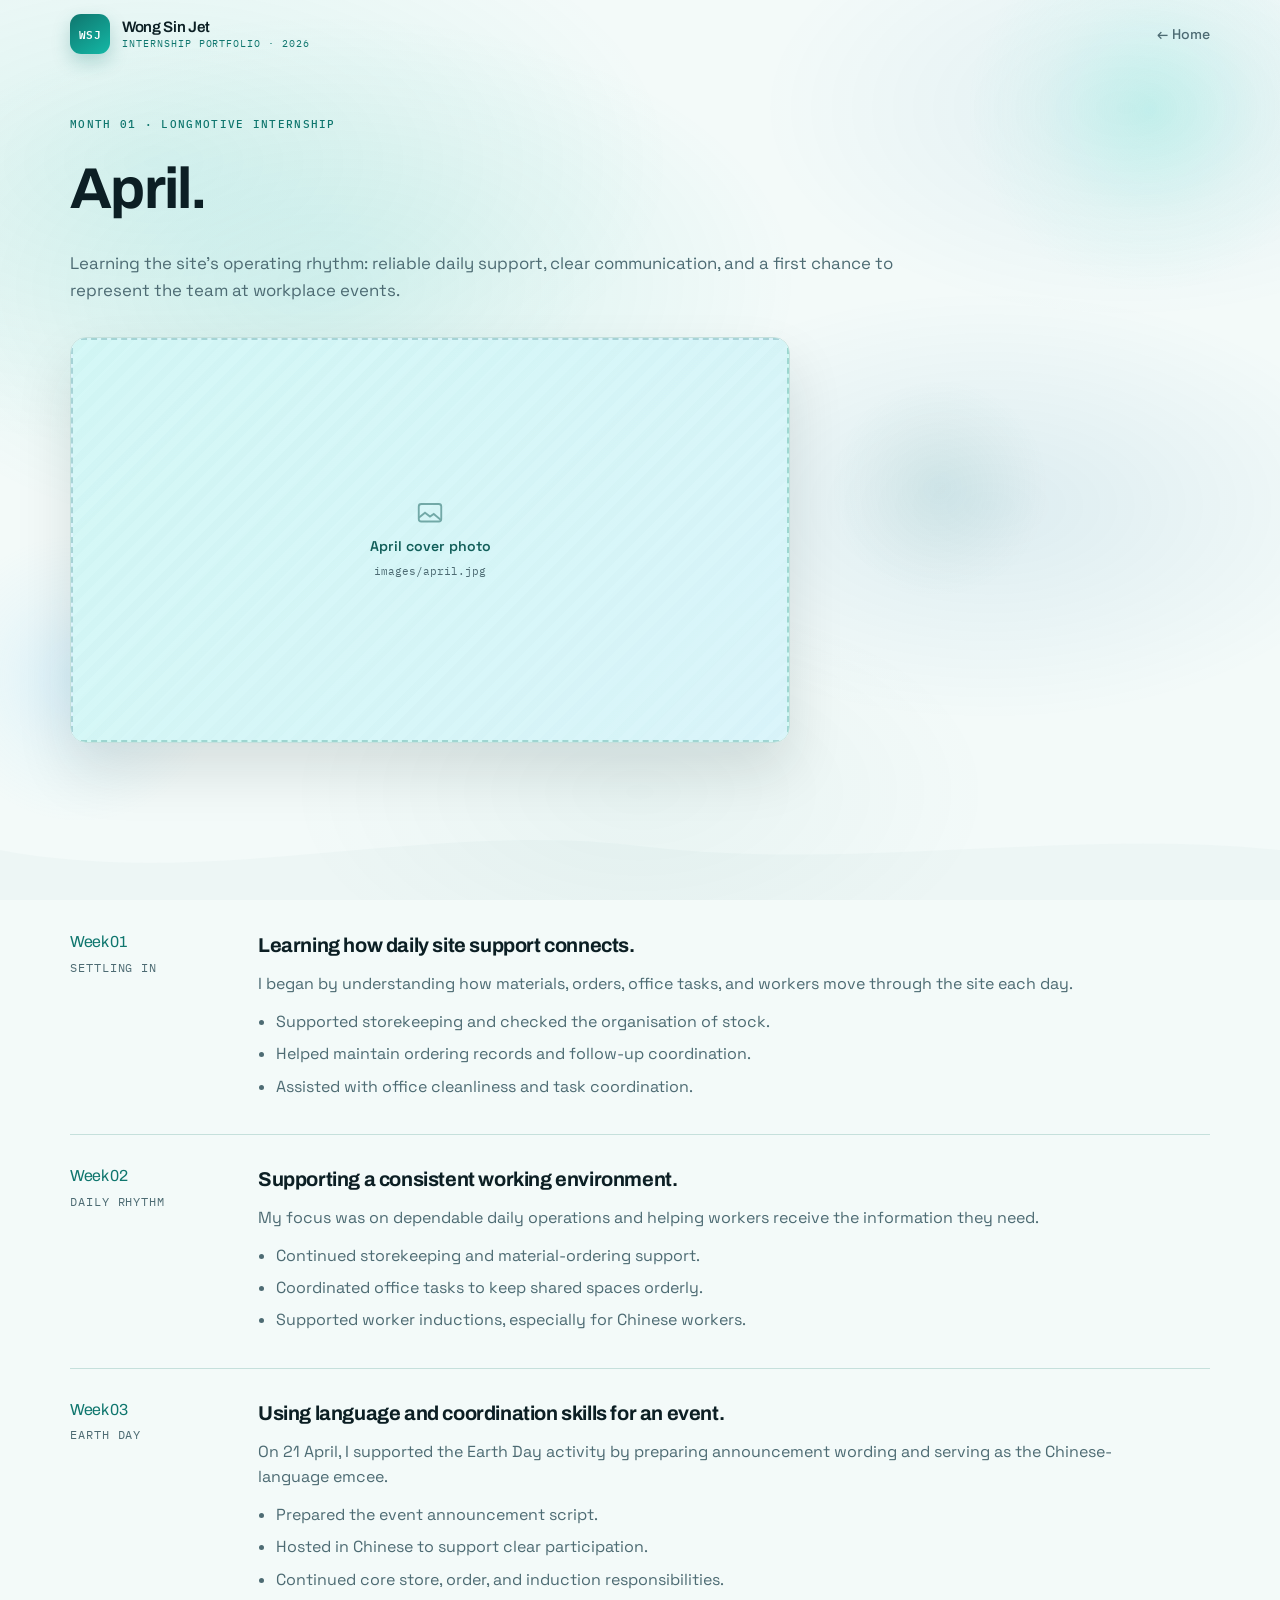
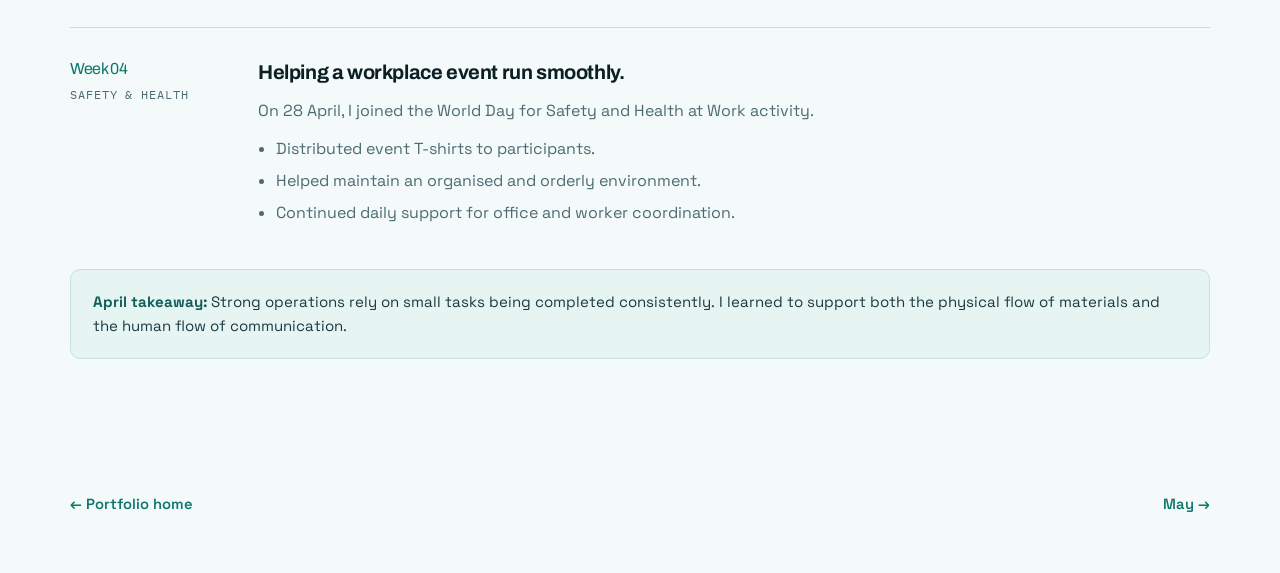
==== commit 30200dc3: "Fix unstyled month pages and broken self-link on index april/may/june/july.html linked to style.css," ====
--- a/april.html
+++ b/april.html
@@ -4,7 +4,7 @@
   <meta charset="utf-8">
   <meta name="viewport" content="width=device-width, initial-scale=1">
   <title>April — Wong Sin Jet</title>
-  <link rel="stylesheet" href="style.css">
+  <link rel="stylesheet" href="style-v6.css">
 </head>
 <body>
   <div class="bg-glow" aria-hidden="true">
@@ -12,33 +12,23 @@
     <span class="orb orb-a"></span>
     <span class="orb orb-b"></span>
     <span class="orb orb-c"></span>
-    <span class="orb orb-d"></span>
-    <div class="water-caustics"></div>
-    <div class="water-shimmer"></div>
     <div class="bubbles">
-      <span></span><span></span><span></span><span></span><span></span>
-      <span></span><span></span><span></span><span></span><span></span>
+      <span></span><span></span><span></span>
     </div>
     <div class="wave-band">
-      <svg class="wave-1" viewBox="0 0 2880 120" preserveAspectRatio="none" xmlns="http://www.w3.org/2000/svg">
-        <path d="M0,64 C240,120 480,0 720,48 C960,96 1200,24 1440,64 C1680,120 1920,0 2160,48 C2400,96 2640,24 2880,64 L2880,120 L0,120 Z"></path>
-      </svg>
-      <svg class="wave-2" viewBox="0 0 2880 120" preserveAspectRatio="none" xmlns="http://www.w3.org/2000/svg">
-        <path d="M0,80 C200,20 400,100 720,60 C1040,20 1240,90 1440,50 C1640,20 1840,100 2160,60 C2480,20 2680,90 2880,50 L2880,120 L0,120 Z"></path>
-      </svg>
-      <svg class="wave-3" viewBox="0 0 2880 120" preserveAspectRatio="none" xmlns="http://www.w3.org/2000/svg">
-        <path d="M0,90 C320,40 560,110 880,70 C1120,40 1280,100 1440,80 C1760,40 2000,110 2320,70 C2560,40 2720,100 2880,80 L2880,120 L0,120 Z"></path>
+      <svg viewBox="0 0 2880 90" preserveAspectRatio="none" aria-hidden="true">
+        <path d="M0,40 C240,80 480,10 720,36 C960,62 1200,18 1440,40 C1680,62 1920,10 2160,36 C2400,62 2640,18 2880,40 L2880,90 L0,90 Z"></path>
       </svg>
     </div>
   </div>
 
-  <header class="site-header">
-    <div class="wrap nav">
+  <header class="site-header" id="top">
+    <div class="header-inner">
       <a class="brand" href="index.html">
         <span class="brand-mark">WSJ</span>
         <span class="brand-text">Wong Sin Jet<small>Internship portfolio · 2026</small></span>
       </a>
-      <nav class="nav-links"><a class="home" href="index.html">← Home</a></nav>
+      <nav class="nav-links" aria-label="Primary"><a href="index.html">← Home</a></nav>
     </div>
   </header>
 
--- a/style-v6.css
+++ b/style-v6.css
@@ -0,0 +1,1087 @@
+/* Wong Sin Jet Portfolio — v4 (smooth + light ambient motion)
+   Same design as v3, with cheap GPU-friendly background animation:
+   - Soft radial orbs (NO filter:blur, NO mix-blend-mode)
+   - Only animate transform + opacity
+   - 3 bubbles + 1 slow wash drift + optional soft wave
+   - Still much lighter than v1/v2
+*/
+
+@import url('https://fonts.googleapis.com/css2?family=Archivo:ital,wght@0,400;0,500;0,600;0,700;1,500&family=IBM+Plex+Mono:wght@400;500&family=Space+Grotesk:wght@400;500;600;700&display=swap');
+
+:root {
+  --ink: #0c1f24;
+  --ink-soft: #1a3a42;
+  --muted: #4d6b73;
+  --muted-2: #6b8a92;
+  --paper: #f3faf9;
+  --paper-2: #e6f4f2;
+  --line: #c5e0dc;
+  --line-soft: rgba(15, 118, 110, 0.1);
+  --primary: #0f766e;
+  --primary-bright: #14b8a6;
+  --primary-deep: #115e59;
+  --accent: #0369a1;
+  --accent-soft: #e0f2fe;
+  --aqua: #ccfbf1;
+  --card: #ffffff;
+  --shadow-sm: 0 4px 16px rgba(12, 31, 36, 0.05);
+  --shadow-md: 0 16px 40px rgba(12, 31, 36, 0.09);
+  --shadow-lg: 0 28px 56px rgba(12, 31, 36, 0.12);
+  --radius: 16px;
+  --radius-sm: 10px;
+  --radius-pill: 999px;
+  --ease: cubic-bezier(0.16, 1, 0.3, 1);
+  --font-display: 'Archivo', system-ui, sans-serif;
+  --font-body: 'Space Grotesk', system-ui, sans-serif;
+  --font-mono: 'IBM Plex Mono', ui-monospace, monospace;
+  --header-h: 68px;
+  --space-section: clamp(4.5rem, 8vw, 7rem);
+}
+
+*, *::before, *::after { box-sizing: border-box; }
+html { scroll-behavior: smooth; }
+body {
+  margin: 0;
+  color: var(--ink);
+  background: var(--paper);
+  font-family: var(--font-body);
+  font-size: 16px;
+  line-height: 1.6;
+  overflow-x: hidden;
+  -webkit-font-smoothing: antialiased;
+}
+img { max-width: 100%; display: block; }
+a { color: inherit; text-decoration: none; }
+h1, h2, h3, h4, p { margin-top: 0; text-wrap: pretty; }
+button, a, .btn, .month { cursor: pointer; }
+
+.wrap {
+  width: min(1140px, calc(100% - 48px));
+  margin-inline: auto;
+}
+
+/* ========== AMBIENT (light motion, cheap) ==========
+   Safe rules:
+   - animate ONLY transform / opacity
+   - soft color via radial-gradient (already soft) — never filter:blur()
+   - no mix-blend-mode, no backdrop-filter on this layer
+   - few elements only
+*/
+.bg-glow {
+  position: fixed;
+  inset: 0;
+  pointer-events: none;
+  z-index: 0;
+  overflow: hidden;
+  background:
+    radial-gradient(ellipse 70% 55% at 12% 18%, rgba(20, 184, 166, 0.10) 0%, transparent 58%),
+    radial-gradient(ellipse 55% 45% at 88% 12%, rgba(3, 105, 161, 0.07) 0%, transparent 52%),
+    radial-gradient(ellipse 50% 40% at 50% 88%, rgba(15, 118, 110, 0.05) 0%, transparent 55%);
+}
+
+/* slow wash drift — one layer, transform only */
+.water-wash {
+  position: absolute;
+  inset: -12%;
+  background:
+    radial-gradient(ellipse 50% 40% at 30% 35%, rgba(20, 184, 166, 0.12) 0%, transparent 60%),
+    radial-gradient(ellipse 45% 35% at 72% 55%, rgba(3, 105, 161, 0.09) 0%, transparent 55%);
+  animation: wash-drift 28s ease-in-out infinite alternate;
+}
+
+/* soft orbs: NO filter:blur — gradient already soft */
+.orb {
+  position: absolute;
+  border-radius: 50%;
+  opacity: 0.55;
+  animation: orb-float 22s ease-in-out infinite alternate;
+}
+.orb-a {
+  width: 380px;
+  height: 380px;
+  top: -80px;
+  right: -60px;
+  background: radial-gradient(circle, rgba(94, 234, 212, 0.45) 0%, rgba(94, 234, 212, 0.12) 40%, transparent 68%);
+  animation-duration: 26s;
+}
+.orb-b {
+  width: 300px;
+  height: 300px;
+  bottom: 8%;
+  left: -70px;
+  background: radial-gradient(circle, rgba(125, 211, 252, 0.4) 0%, rgba(125, 211, 252, 0.1) 42%, transparent 68%);
+  animation-duration: 30s;
+  animation-delay: -8s;
+}
+.orb-c {
+  width: 220px;
+  height: 220px;
+  top: 42%;
+  right: 18%;
+  background: radial-gradient(circle, rgba(15, 118, 110, 0.22) 0%, transparent 70%);
+  opacity: 0.4;
+  animation-duration: 24s;
+  animation-delay: -4s;
+}
+
+/* 3 small bubbles only */
+.bubbles {
+  position: absolute;
+  inset: 0;
+}
+.bubbles span {
+  position: absolute;
+  bottom: -24px;
+  border-radius: 50%;
+  border: 1px solid rgba(15, 118, 110, 0.14);
+  background: radial-gradient(circle at 30% 30%, rgba(255, 255, 255, 0.55), rgba(153, 246, 228, 0.12) 50%, transparent 70%);
+  animation: bubble-rise linear infinite;
+  opacity: 0;
+}
+.bubbles span:nth-child(1) {
+  left: 18%;
+  width: 8px;
+  height: 8px;
+  animation-duration: 18s;
+}
+.bubbles span:nth-child(2) {
+  left: 52%;
+  width: 11px;
+  height: 11px;
+  animation-duration: 22s;
+  animation-delay: 4s;
+}
+.bubbles span:nth-child(3) {
+  left: 78%;
+  width: 7px;
+  height: 7px;
+  animation-duration: 16s;
+  animation-delay: 9s;
+}
+
+/* single soft wave band */
+.wave-band {
+  position: absolute;
+  left: 0;
+  right: 0;
+  bottom: 0;
+  height: 90px;
+  opacity: 0.35;
+  overflow: hidden;
+}
+.wave-band svg {
+  position: absolute;
+  left: 0;
+  bottom: 0;
+  width: 200%;
+  height: 100%;
+  min-width: 1000px;
+  fill: rgba(15, 118, 110, 0.07);
+  animation: wave-slide 24s linear infinite;
+}
+
+/* unused heavy layers stay hidden if old markup sneaks in */
+.water-caustics {
+  display: none !important;
+}
+
+@keyframes wash-drift {
+  from { transform: translate3d(0, 0, 0) scale(1); }
+  to { transform: translate3d(-2.5%, 1.5%, 0) scale(1.04); }
+}
+@keyframes orb-float {
+  from { transform: translate3d(0, 0, 0); }
+  to { transform: translate3d(18px, -22px, 0); }
+}
+@keyframes bubble-rise {
+  0% {
+    transform: translate3d(0, 0, 0);
+    opacity: 0;
+  }
+  12% { opacity: 0.4; }
+  100% {
+    transform: translate3d(8px, -100vh, 0);
+    opacity: 0;
+  }
+}
+@keyframes wave-slide {
+  from { transform: translate3d(0, 0, 0); }
+  to { transform: translate3d(-50%, 0, 0); }
+}
+
+/* ========== HEADER ========== */
+.site-header {
+  position: sticky;
+  top: 0;
+  z-index: 100;
+  height: var(--header-h);
+  display: flex;
+  align-items: center;
+  transition: background 0.3s var(--ease), box-shadow 0.3s var(--ease), backdrop-filter 0.3s;
+}
+.site-header.scrolled {
+  /* solid-ish fill instead of live backdrop-filter blur (saves GPU on scroll) */
+  background: rgba(243, 250, 249, 0.97);
+  box-shadow: 0 1px 0 var(--line-soft), var(--shadow-sm);
+}
+.header-inner {
+  display: flex;
+  align-items: center;
+  justify-content: space-between;
+  gap: 20px;
+  width: min(1140px, calc(100% - 48px));
+  margin-inline: auto;
+}
+.brand {
+  display: flex;
+  align-items: center;
+  gap: 12px;
+  font-weight: 600;
+  font-family: var(--font-display);
+  letter-spacing: -0.02em;
+}
+.brand-mark {
+  width: 40px; height: 40px;
+  border-radius: 11px;
+  display: grid;
+  place-items: center;
+  background: linear-gradient(145deg, var(--primary) 0%, var(--primary-bright) 100%);
+  color: #fff;
+  font-size: 0.68rem;
+  font-family: var(--font-mono);
+  letter-spacing: 0.04em;
+  box-shadow: 0 8px 18px rgba(15, 118, 110, 0.25);
+  transition: transform 0.3s var(--ease);
+  flex-shrink: 0;
+}
+.brand:hover .brand-mark { transform: rotate(-5deg) scale(1.04); }
+.brand-text {
+  display: flex;
+  flex-direction: column;
+  line-height: 1.15;
+  font-size: 0.95rem;
+}
+.brand-text small {
+  font-family: var(--font-mono);
+  font-size: 0.6rem;
+  font-weight: 400;
+  letter-spacing: 0.1em;
+  text-transform: uppercase;
+  color: var(--primary);
+  margin-top: 2px;
+}
+.nav-links {
+  display: flex;
+  align-items: center;
+  gap: 6px 18px;
+  flex-wrap: wrap;
+  font-size: 0.88rem;
+  color: var(--muted);
+  font-weight: 500;
+}
+.nav-links a:not(.btn) {
+  position: relative;
+  padding: 6px 0;
+  transition: color 0.2s;
+}
+.nav-links a:not(.btn):hover { color: var(--ink); }
+.nav-links a:not(.btn)::after {
+  content: '';
+  position: absolute;
+  left: 0; bottom: 2px;
+  width: 100%; height: 1.5px;
+  background: var(--primary);
+  transform: scaleX(0);
+  transform-origin: right;
+  transition: transform 0.3s var(--ease);
+}
+.nav-links a:not(.btn):hover::after {
+  transform: scaleX(1);
+  transform-origin: left;
+}
+
+/* ========== BUTTONS ========== */
+.btn {
+  display: inline-flex;
+  align-items: center;
+  justify-content: center;
+  gap: 8px;
+  border-radius: var(--radius-pill);
+  font-weight: 600;
+  font-size: 0.9rem;
+  font-family: var(--font-body);
+  padding: 11px 20px;
+  border: 1px solid transparent;
+  transition: transform 0.25s var(--ease), box-shadow 0.25s, background 0.25s, border-color 0.25s, color 0.25s;
+  white-space: nowrap;
+}
+.btn:hover { transform: translateY(-2px); }
+.btn:active { transform: translateY(0) scale(0.98); }
+.btn:focus-visible {
+  outline: 2px solid var(--primary);
+  outline-offset: 3px;
+}
+.btn-sm { padding: 8px 14px; font-size: 0.84rem; }
+.btn-primary {
+  background: linear-gradient(145deg, var(--primary) 0%, #0d9488 100%);
+  color: #fff;
+  box-shadow: 0 8px 22px rgba(15, 118, 110, 0.28);
+}
+.btn-primary:hover { box-shadow: 0 12px 28px rgba(15, 118, 110, 0.36); }
+.btn-ghost {
+  background: #fff;
+  border-color: var(--line);
+  color: var(--ink-soft);
+}
+.btn-ghost:hover {
+  border-color: var(--primary-bright);
+  color: var(--primary-deep);
+  background: #fff;
+}
+
+/* ========== LABELS ========== */
+.eyebrow {
+  display: block;
+  font-family: var(--font-mono);
+  font-size: 0.68rem;
+  letter-spacing: 0.12em;
+  text-transform: uppercase;
+  color: var(--primary);
+  font-weight: 500;
+  margin-bottom: 10px;
+}
+.pill {
+  display: inline-flex;
+  align-items: center;
+  gap: 10px;
+  padding: 7px 14px 7px 11px;
+  border-radius: var(--radius-pill);
+  background: #fff;
+  border: 1px solid var(--line);
+  font-size: 0.82rem;
+  color: var(--muted);
+  font-weight: 500;
+  box-shadow: var(--shadow-sm);
+}
+.pill-dot {
+  width: 7px; height: 7px;
+  border-radius: 50%;
+  background: var(--primary-bright);
+  /* no infinite box-shadow pulse (paint thrash) */
+  flex-shrink: 0;
+}
+
+/* ========== HERO ========== */
+main, .contact, .footer { position: relative; z-index: 1; }
+
+.hero {
+  padding: 40px 0 72px;
+  min-height: calc(100dvh - var(--header-h));
+  display: flex;
+  align-items: center;
+}
+.hero-grid {
+  display: grid;
+  grid-template-columns: 1.15fr 0.95fr;
+  gap: 48px 56px;
+  align-items: center;
+}
+.hero-copy h1 {
+  font-family: var(--font-display);
+  font-size: clamp(2.4rem, 5.4vw, 4.1rem);
+  line-height: 1.05;
+  letter-spacing: -0.035em;
+  font-weight: 700;
+  margin: 18px 0 18px;
+  max-width: 13ch;
+  color: var(--ink);
+}
+.hero-copy h1 em {
+  font-style: italic;
+  font-weight: 600;
+  color: var(--primary);
+  /* static gradient text — no infinite shimmer repaint */
+  background: linear-gradient(120deg, var(--primary-deep), var(--primary-bright) 55%, var(--accent));
+  -webkit-background-clip: text;
+  background-clip: text;
+  color: transparent;
+}
+.lead {
+  font-size: 1.08rem;
+  color: var(--muted);
+  max-width: 36rem;
+  margin-bottom: 28px;
+  line-height: 1.65;
+}
+.hero-actions {
+  display: flex;
+  flex-wrap: wrap;
+  gap: 12px;
+}
+
+.hero-visual { position: relative; }
+.portrait-frame { position: relative; padding: 4px; }
+.portrait-slot {
+  aspect-ratio: 4 / 5;
+  border-radius: 24px;
+  overflow: hidden;
+  box-shadow: var(--shadow-lg);
+  border: 1px solid rgba(255, 255, 255, 0.75);
+  background: linear-gradient(160deg, #e0f2fe 0%, #ccfbf1 55%, #f0fdfa 100%);
+}
+.float-card {
+  position: absolute;
+  z-index: 3;
+  background: #fff;
+  border: 1px solid var(--line);
+  border-radius: var(--radius-sm);
+  box-shadow: var(--shadow-md);
+}
+.float-meta {
+  left: -8px;
+  bottom: 28px;
+  padding: 14px 16px;
+  max-width: 210px;
+  background: linear-gradient(155deg, var(--ink) 0%, #163a42 100%);
+  color: #fff;
+  border: none;
+  box-shadow: 8px 8px 0 var(--accent), var(--shadow-md);
+}
+.float-meta .eyebrow { color: #5eead4; margin-bottom: 6px; }
+.float-meta strong {
+  display: block;
+  font-family: var(--font-display);
+  font-size: 1.15rem;
+  letter-spacing: -0.02em;
+  margin-bottom: 6px;
+}
+.float-meta p {
+  margin: 0;
+  font-size: 0.8rem;
+  color: #b8cfd4;
+  line-height: 1.4;
+}
+.float-tags {
+  right: 10px;
+  top: 22px;
+  display: flex;
+  flex-direction: column;
+  gap: 6px;
+  padding: 10px;
+}
+.float-tags span {
+  font-size: 0.7rem;
+  font-family: var(--font-mono);
+  letter-spacing: 0.03em;
+  padding: 5px 10px;
+  border-radius: var(--radius-pill);
+  background: var(--aqua);
+  color: var(--primary-deep);
+  border: 1px solid #99f6e4;
+  text-align: center;
+  white-space: nowrap;
+}
+
+/* ========== SECTIONS ========== */
+.section {
+  padding: var(--space-section) 0;
+  position: relative;
+  z-index: 1;
+}
+.section-tint {
+  background: linear-gradient(180deg, rgba(230, 244, 242, 0.65) 0%, transparent 100%);
+}
+.section-head {
+  max-width: 560px;
+  margin-bottom: 40px;
+}
+.section-head h2 {
+  font-family: var(--font-display);
+  font-size: clamp(1.85rem, 3.6vw, 2.75rem);
+  line-height: 1.12;
+  letter-spacing: -0.03em;
+  margin: 0 0 14px;
+  color: var(--ink);
+}
+.section-head p {
+  color: var(--muted);
+  font-size: 1.05rem;
+  margin: 0;
+  line-height: 1.65;
+  max-width: 48ch;
+}
+
+/* Stats - not three equal generic cards: band with dividers */
+.stats {
+  display: grid;
+  grid-template-columns: repeat(3, 1fr);
+  gap: 0;
+  border: 1px solid var(--line);
+  border-radius: var(--radius);
+  background: var(--card);
+  box-shadow: var(--shadow-sm);
+  overflow: hidden;
+}
+.stat {
+  padding: 28px 24px;
+  border-right: 1px solid var(--line);
+  transition: background 0.25s;
+}
+.stat:last-child { border-right: 0; }
+.stat:hover { background: var(--paper-2); }
+.stat b {
+  font-family: var(--font-display);
+  font-size: 2.5rem;
+  display: block;
+  letter-spacing: -0.03em;
+  line-height: 1;
+  color: var(--primary);
+  margin-bottom: 8px;
+}
+.stat span {
+  color: var(--muted);
+  font-size: 0.9rem;
+  line-height: 1.4;
+}
+
+/* ========== PROJECT ========== */
+.project {
+  display: grid;
+  grid-template-columns: 1.05fr 0.95fr;
+  gap: 36px;
+  background: var(--card);
+  border: 1px solid var(--line);
+  border-radius: calc(var(--radius) + 4px);
+  padding: clamp(24px, 4vw, 44px);
+  box-shadow: var(--shadow-md);
+  position: relative;
+  overflow: hidden;
+}
+.project::before {
+  content: '';
+  position: absolute;
+  top: 0; left: 0; right: 0;
+  height: 3px;
+  background: linear-gradient(90deg, var(--primary), var(--primary-bright), var(--accent));
+}
+.project h3 {
+  font-family: var(--font-display);
+  font-size: clamp(1.4rem, 2.4vw, 1.9rem);
+  letter-spacing: -0.025em;
+  line-height: 1.15;
+  margin: 8px 0 12px;
+}
+.project-intro p {
+  color: var(--muted);
+  margin: 0 0 20px;
+  line-height: 1.65;
+}
+.shots {
+  display: grid;
+  grid-template-columns: 1fr 1fr;
+  gap: 12px;
+}
+.shot {
+  margin: 0;
+  border-radius: var(--radius-sm);
+  overflow: hidden;
+  border: 1px solid var(--line);
+  background: var(--card);
+  transition: transform 0.3s var(--ease), box-shadow 0.3s;
+}
+.shot:hover {
+  transform: translateY(-3px);
+  box-shadow: var(--shadow-md);
+}
+.shot.wide {
+  grid-column: 1 / -1;
+}
+.shot .photo-slot { aspect-ratio: 16 / 10; }
+.shot.wide .photo-slot { aspect-ratio: 21 / 9; }
+.shot figcaption {
+  padding: 10px 12px 12px;
+  display: flex;
+  flex-direction: column;
+  gap: 2px;
+}
+.shot figcaption strong { font-size: 0.88rem; }
+.shot figcaption span { font-size: 0.76rem; color: var(--muted); }
+
+.steps {
+  list-style: none;
+  margin: 0;
+  padding: 0;
+  counter-reset: step;
+}
+.steps li {
+  counter-increment: step;
+  display: grid;
+  grid-template-columns: 40px 1fr;
+  gap: 14px;
+  padding: 16px 12px;
+  border-radius: var(--radius-sm);
+  border: 1px solid transparent;
+  transition: background 0.25s, border-color 0.25s, transform 0.25s var(--ease);
+}
+.steps li:hover {
+  background: var(--paper-2);
+  border-color: var(--line);
+  transform: translateX(4px);
+}
+.steps li::before {
+  content: counter(step, decimal-leading-zero);
+  font-family: var(--font-mono);
+  font-size: 0.75rem;
+  color: var(--primary);
+  font-weight: 500;
+  padding-top: 3px;
+}
+.steps h4 {
+  margin: 0 0 4px;
+  font-size: 1rem;
+  font-weight: 600;
+  letter-spacing: -0.01em;
+}
+.steps p {
+  margin: 0;
+  color: var(--muted);
+  font-size: 0.9rem;
+  line-height: 1.5;
+}
+
+/* ========== PHOTO SLOTS ========== */
+.photo-slot {
+  position: relative;
+  width: 100%;
+  height: 100%;
+  overflow: hidden;
+  background: linear-gradient(145deg, #e0f2fe, #ccfbf1);
+}
+.photo-slot img {
+  position: absolute;
+  inset: 0;
+  width: 100%;
+  height: 100%;
+  object-fit: cover;
+  opacity: 0;
+  transition: opacity 0.4s var(--ease), transform 0.55s var(--ease);
+  z-index: 2;
+}
+.photo-slot.has-image img { opacity: 1; }
+.photo-slot.has-image .photo-placeholder {
+  opacity: 0;
+  pointer-events: none;
+}
+.gallery-item:hover .photo-slot.has-image img,
+.month:hover .photo-slot.has-image img,
+.portrait-frame:hover .photo-slot.has-image img,
+.shot:hover .photo-slot.has-image img {
+  transform: scale(1.04);
+}
+.photo-placeholder {
+  width: 100%;
+  height: 100%;
+  min-height: 120px;
+  display: flex;
+  flex-direction: column;
+  align-items: center;
+  justify-content: center;
+  gap: 6px;
+  color: var(--primary-deep);
+  text-align: center;
+  padding: 16px;
+  background:
+    linear-gradient(135deg, rgba(204, 251, 241, 0.6), rgba(224, 242, 254, 0.7)),
+    repeating-linear-gradient(-45deg, transparent, transparent 8px, rgba(15,118,110,0.04) 8px, rgba(15,118,110,0.04) 16px);
+  border: 2px dashed rgba(15, 118, 110, 0.25);
+  transition: opacity 0.3s;
+}
+.photo-placeholder svg {
+  width: 30px; height: 30px;
+  opacity: 0.5;
+}
+.photo-placeholder span {
+  font-weight: 600;
+  font-size: 0.88rem;
+}
+.photo-placeholder small {
+  font-size: 0.7rem;
+  color: var(--muted);
+  font-family: var(--font-mono);
+}
+.photo-placeholder.compact {
+  min-height: 90px;
+  border: 0;
+  gap: 4px;
+}
+.photo-placeholder.compact span { font-size: 0.78rem; }
+
+/* ========== GALLERY ========== */
+.gallery {
+  display: grid;
+  grid-template-columns: 1.1fr 1fr 1fr;
+  gap: 16px;
+}
+.gallery-item {
+  margin: 0;
+  background: var(--card);
+  border-radius: var(--radius);
+  overflow: hidden;
+  border: 1px solid var(--line);
+  box-shadow: var(--shadow-sm);
+  transition: transform 0.35s var(--ease), box-shadow 0.35s;
+  display: flex;
+  flex-direction: column;
+}
+.gallery-item:hover {
+  transform: translateY(-5px);
+  box-shadow: var(--shadow-md);
+}
+.gallery-item.tall { grid-row: span 2; }
+.gallery-item.tall .photo-slot {
+  flex: 1;
+  min-height: 260px;
+}
+.gallery-item:not(.tall) .photo-slot { aspect-ratio: 16 / 10; }
+.gallery-item.wide { grid-column: span 2; }
+.gallery-item.wide .photo-slot { aspect-ratio: 21 / 9; }
+.gallery-item figcaption {
+  padding: 14px 16px 16px;
+  display: flex;
+  flex-direction: column;
+  gap: 2px;
+}
+.gallery-item figcaption strong {
+  font-size: 0.95rem;
+  letter-spacing: -0.01em;
+}
+.gallery-item figcaption span {
+  font-size: 0.82rem;
+  color: var(--muted);
+}
+.gallery-hint {
+  margin-top: 24px;
+  font-size: 0.86rem;
+  color: var(--muted-2);
+  max-width: 48rem;
+  line-height: 1.55;
+}
+.gallery-hint code {
+  font-family: var(--font-mono);
+  font-size: 0.84em;
+  background: var(--aqua);
+  color: var(--primary-deep);
+  padding: 0.1em 0.35em;
+  border-radius: 4px;
+}
+
+/* ========== MONTHS ========== */
+.month-grid {
+  display: grid;
+  grid-template-columns: repeat(4, 1fr);
+  gap: 14px;
+}
+.month {
+  display: flex;
+  flex-direction: column;
+  background: var(--card);
+  border: 1px solid var(--line);
+  border-radius: var(--radius);
+  overflow: hidden;
+  box-shadow: var(--shadow-sm);
+  transition: transform 0.35s var(--ease), box-shadow 0.35s, border-color 0.3s;
+}
+.month:hover {
+  transform: translateY(-6px);
+  box-shadow: var(--shadow-md);
+  border-color: #99f6e4;
+}
+.month-photo { aspect-ratio: 4 / 3; }
+.month-body {
+  padding: 18px 18px 20px;
+  display: flex;
+  flex-direction: column;
+  flex: 1;
+  gap: 10px;
+}
+.month .num {
+  font-family: var(--font-mono);
+  font-size: 0.68rem;
+  letter-spacing: 0.1em;
+  text-transform: uppercase;
+  color: var(--primary);
+}
+.month h3 {
+  font-family: var(--font-display);
+  font-size: 1.55rem;
+  margin: 6px 0 6px;
+  letter-spacing: -0.02em;
+}
+.month p {
+  font-size: 0.86rem;
+  color: var(--muted);
+  margin: 0;
+  line-height: 1.45;
+  flex: 1;
+}
+.month .arrow {
+  color: var(--primary);
+  font-weight: 700;
+  font-size: 1.1rem;
+  transition: transform 0.25s var(--ease);
+  margin-top: 4px;
+}
+.month:hover .arrow { transform: translateX(5px); }
+.month:nth-child(1) .num { color: #0f766e; }
+.month:nth-child(2) .num { color: #0369a1; }
+.month:nth-child(3) .num { color: #0e7490; }
+.month:nth-child(4) .num { color: #115e59; }
+
+/* ========== MONTH DETAIL PAGES ========== */
+.month-hero {
+  padding: 48px 0 56px;
+}
+.month-hero h1 {
+  font-family: var(--font-display);
+  font-size: clamp(2.2rem, 5vw, 3.6rem);
+  letter-spacing: -0.03em;
+  margin: 10px 0 14px;
+  color: var(--ink);
+}
+.month-hero .subtitle {
+  color: var(--muted);
+  font-size: 1.05rem;
+  max-width: 56rem;
+  line-height: 1.65;
+  margin-bottom: 32px;
+}
+.month-hero-photo {
+  max-width: 720px;
+  border-radius: var(--radius);
+  overflow: hidden;
+  box-shadow: var(--shadow-lg);
+  border: 1px solid var(--line);
+}
+.month-hero-photo .photo-slot { aspect-ratio: 16 / 9; }
+
+.weekly {
+  display: grid;
+  grid-template-columns: 160px 1fr;
+  gap: 20px 28px;
+  padding: 28px 0;
+  border-bottom: 1px solid var(--line);
+}
+.weekly:last-of-type { border-bottom: 0; }
+.week-label {
+  font-family: var(--font-mono);
+  font-size: 0.72rem;
+  letter-spacing: 0.08em;
+  text-transform: uppercase;
+  color: var(--muted);
+}
+.week-label span {
+  display: block;
+  font-family: var(--font-display);
+  font-size: 1rem;
+  letter-spacing: -0.02em;
+  text-transform: none;
+  color: var(--primary);
+  margin-bottom: 4px;
+}
+.weekly h3 {
+  font-family: var(--font-display);
+  font-size: 1.25rem;
+  letter-spacing: -0.02em;
+  margin: 0 0 10px;
+  color: var(--ink);
+}
+.weekly p {
+  color: var(--muted);
+  margin: 0 0 12px;
+  line-height: 1.6;
+}
+.weekly ul {
+  margin: 0;
+  padding-left: 18px;
+  color: var(--muted);
+  line-height: 1.65;
+}
+.weekly ul li { margin-bottom: 6px; }
+
+.note {
+  margin-top: 8px;
+  padding: 20px 22px;
+  border-radius: var(--radius-sm);
+  background: var(--paper-2);
+  border: 1px solid var(--line);
+  color: var(--ink-soft);
+  font-size: 0.94rem;
+  line-height: 1.6;
+}
+.note b { color: var(--primary-deep); }
+
+.pager {
+  display: flex;
+  align-items: center;
+  justify-content: space-between;
+  gap: 16px;
+  padding: 32px 0 56px;
+  font-weight: 600;
+  font-size: 0.92rem;
+}
+.pager a { color: var(--primary); transition: color 0.2s; }
+.pager a:hover { color: var(--primary-deep); }
+
+@media (max-width: 760px) {
+  .weekly { grid-template-columns: 1fr; gap: 6px; }
+}
+
+/* ========== CONTACT ========== */
+.contact {
+  background: linear-gradient(145deg, #0c1f24 0%, #0f3a42 50%, #115e59 100%);
+  color: #fff;
+  padding: 64px 0 56px;
+  overflow: hidden;
+  position: relative;
+}
+.contact::before {
+  content: '';
+  position: absolute;
+  width: 360px; height: 360px;
+  right: -80px; top: -100px;
+  border-radius: 50%;
+  background: radial-gradient(circle, rgba(20, 184, 166, 0.2) 0%, transparent 70%);
+  pointer-events: none;
+}
+.contact-grid {
+  position: relative;
+  display: flex;
+  align-items: flex-end;
+  justify-content: space-between;
+  gap: 28px;
+  flex-wrap: wrap;
+}
+.contact h2 {
+  font-family: var(--font-display);
+  font-size: clamp(1.8rem, 3.2vw, 2.5rem);
+  letter-spacing: -0.03em;
+  margin: 8px 0 0;
+  max-width: 14ch;
+  color: #fff;
+}
+.contact .eyebrow { color: #5eead4; }
+.contact p {
+  margin: 0;
+  color: #a8c0c6;
+  line-height: 1.65;
+}
+.contact a {
+  color: #fff;
+  border-bottom: 1.5px solid #5eead4;
+  font-weight: 600;
+  font-size: 1.08rem;
+  transition: color 0.2s;
+}
+.contact a:hover { color: #5eead4; }
+.contact .role-line {
+  display: block;
+  margin-top: 8px;
+  font-size: 0.88rem;
+  color: #7a9aa2;
+}
+.footer {
+  background: #0c1f24;
+  color: #6b8a92;
+  font-size: 0.78rem;
+  padding: 0 0 24px;
+}
+.version-tag {
+  font-family: var(--font-mono);
+  font-size: 0.72rem;
+  color: #5a7a82;
+  margin-left: 8px;
+}
+
+/* ========== REVEAL ========== */
+.reveal {
+  opacity: 0;
+  transform: translateY(22px);
+  transition: opacity 0.65s var(--ease), transform 0.65s var(--ease);
+}
+.reveal.visible {
+  opacity: 1;
+  transform: translateY(0);
+}
+.delay-1 { transition-delay: 0.08s; }
+.delay-2 { transition-delay: 0.16s; }
+.delay-3 { transition-delay: 0.24s; }
+.delay-4 { transition-delay: 0.32s; }
+
+/* ========== RESPONSIVE ========== */
+@media (max-width: 960px) {
+  .hero-grid { gap: 36px; }
+  .gallery { grid-template-columns: 1fr 1fr; }
+  .gallery-item.tall { grid-row: auto; }
+  .gallery-item.tall .photo-slot { min-height: 0; aspect-ratio: 4 / 5; }
+  .gallery-item.wide { grid-column: span 2; }
+  .month-grid { grid-template-columns: 1fr 1fr; }
+}
+
+@media (max-width: 760px) {
+  .wrap, .header-inner { width: min(100% - 28px, 1140px); }
+  .nav-links { gap: 8px 12px; font-size: 0.8rem; }
+  .hero { padding: 28px 0 48px; min-height: auto; }
+  .hero-grid,
+  .project {
+    grid-template-columns: 1fr;
+    gap: 28px;
+  }
+  .hero-copy h1 { max-width: none; }
+  .portrait-frame { max-width: 400px; margin: 0 auto; }
+  .float-meta { left: 8px; bottom: 16px; }
+  .float-tags { display: none; }
+  .stats { grid-template-columns: 1fr; }
+  .stat {
+    border-right: 0;
+    border-bottom: 1px solid var(--line);
+  }
+  .stat:last-child { border-bottom: 0; }
+  .shots { grid-template-columns: 1fr; }
+  .shot.wide { grid-column: auto; }
+  .gallery { grid-template-columns: 1fr; }
+  .gallery-item.wide { grid-column: auto; }
+  .gallery-item.wide .photo-slot { aspect-ratio: 16 / 10; }
+  .contact-grid { flex-direction: column; align-items: flex-start; }
+  .section { padding: 3.5rem 0; }
+  /* lighter ambient on small screens */
+  .orb-c,
+  .bubbles span:nth-child(3),
+  .wave-band {
+    display: none;
+  }
+  .water-wash { animation-duration: 36s; }
+}
+
+@media (max-width: 430px) {
+  .month-grid { grid-template-columns: 1fr; }
+  .hero-actions { flex-direction: column; align-items: stretch; }
+  .hero-actions .btn { width: 100%; }
+  .nav-links a:not(.btn) { display: none; }
+}
+
+@media (prefers-reduced-motion: reduce) {
+  *, *::before, *::after {
+    animation-duration: 0.01ms !important;
+    animation-iteration-count: 1 !important;
+    transition-duration: 0.01ms !important;
+  }
+  .reveal { opacity: 1; transform: none; }
+  .water-wash,
+  .orb,
+  .bubbles,
+  .wave-band {
+    animation: none !important;
+  }
+  .bubbles { display: none; }
+  html { scroll-behavior: auto; }
+}
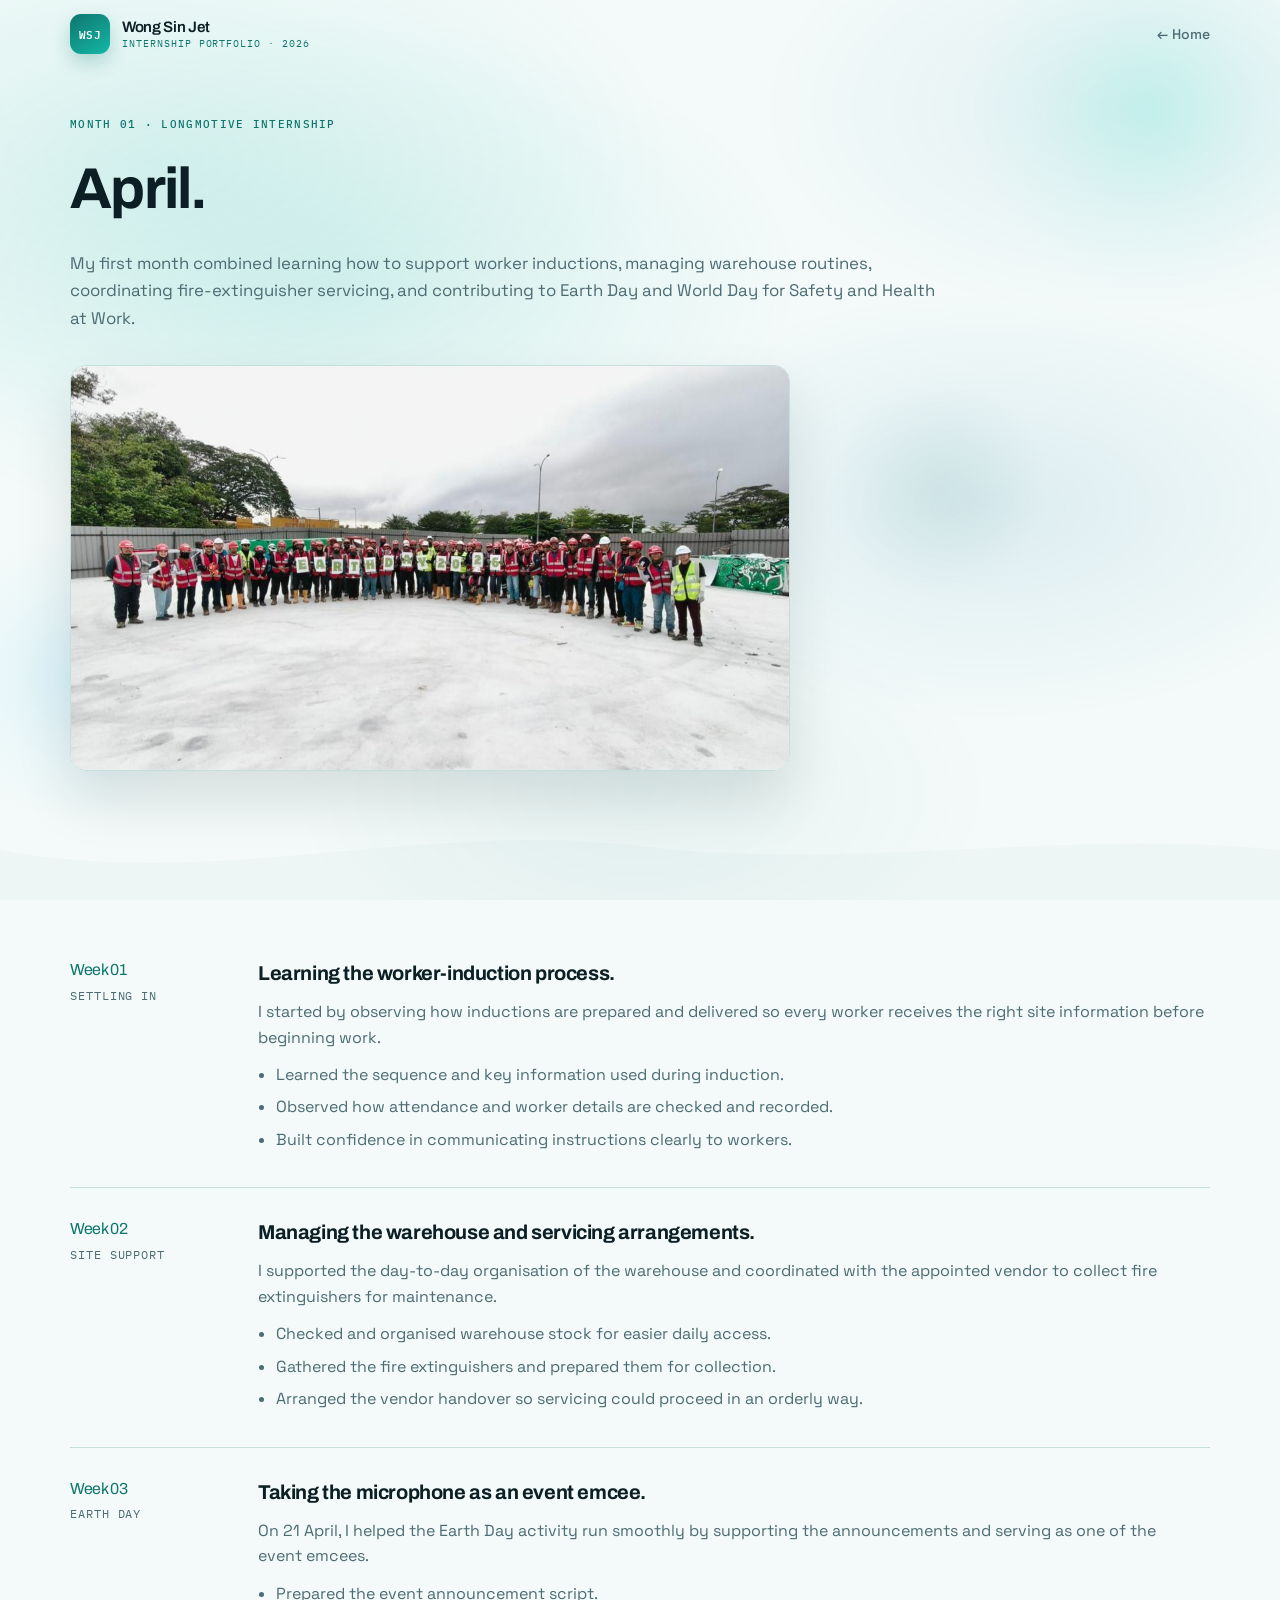
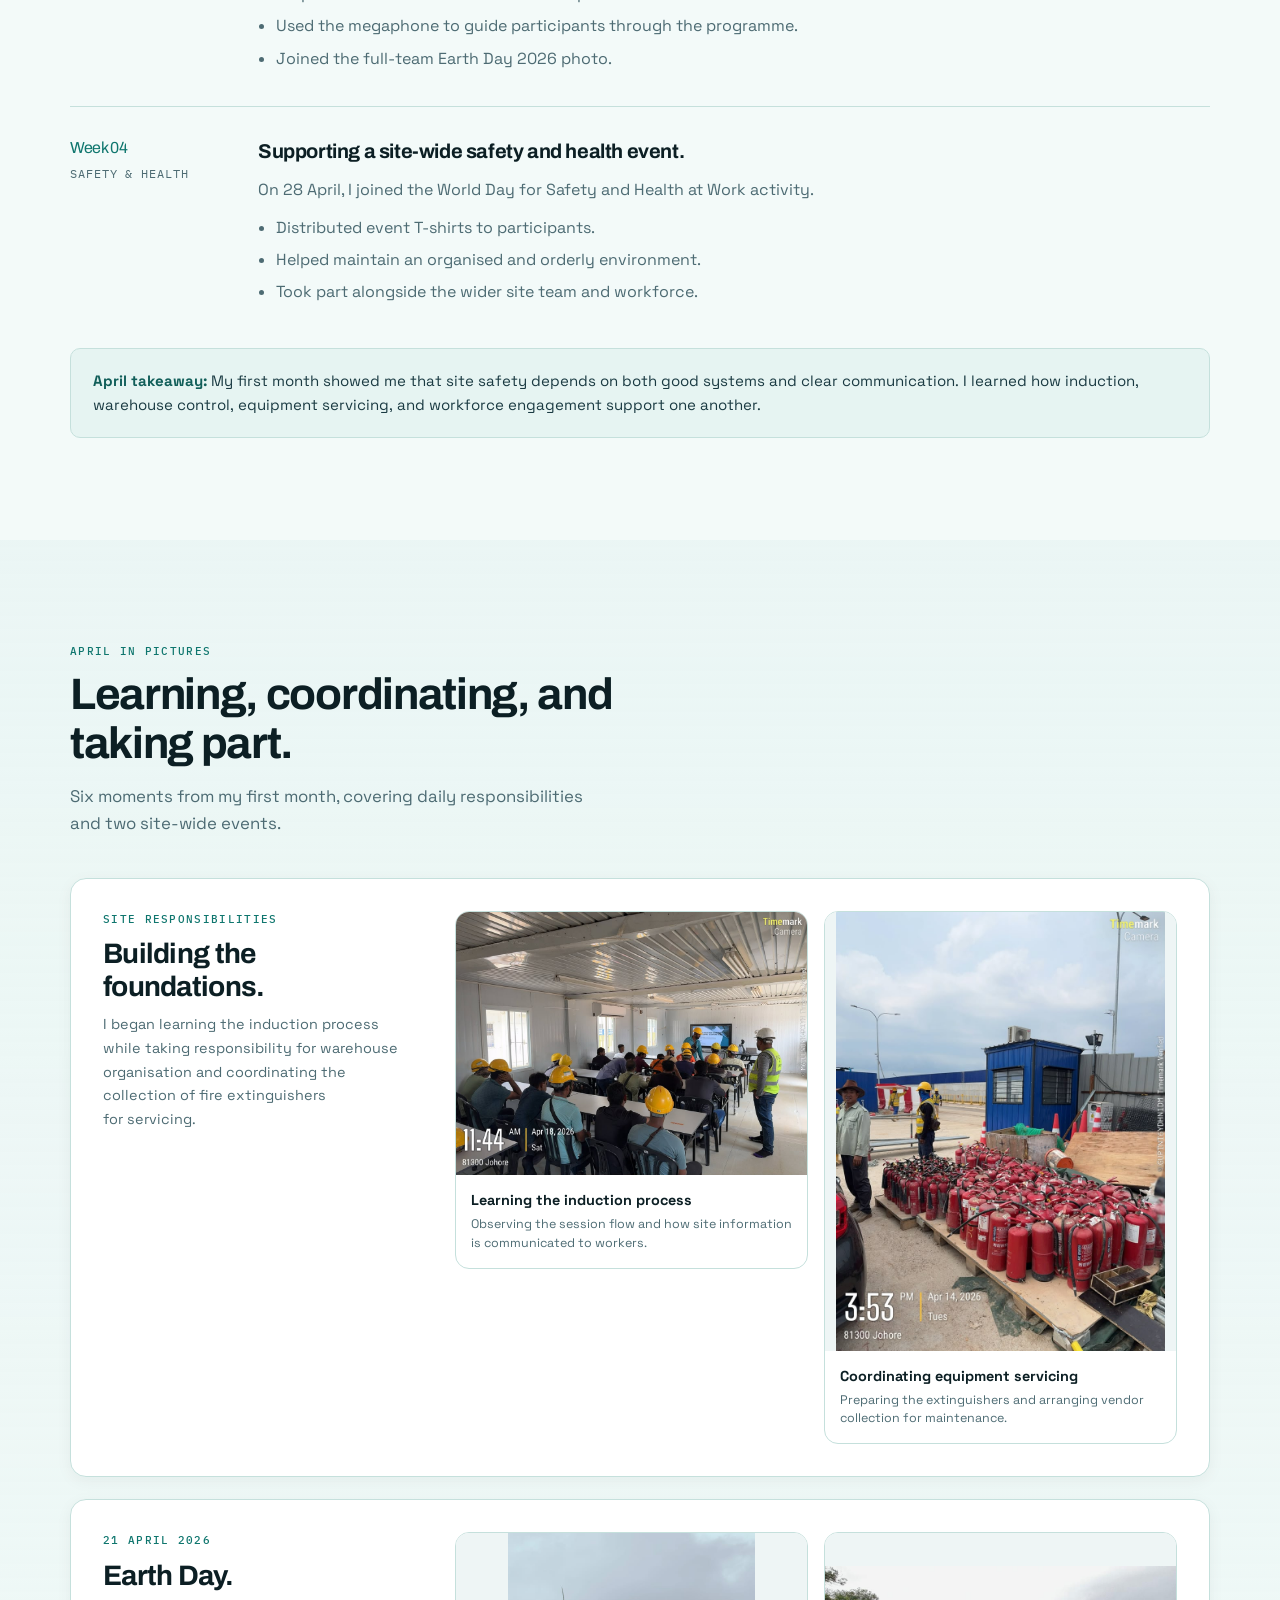
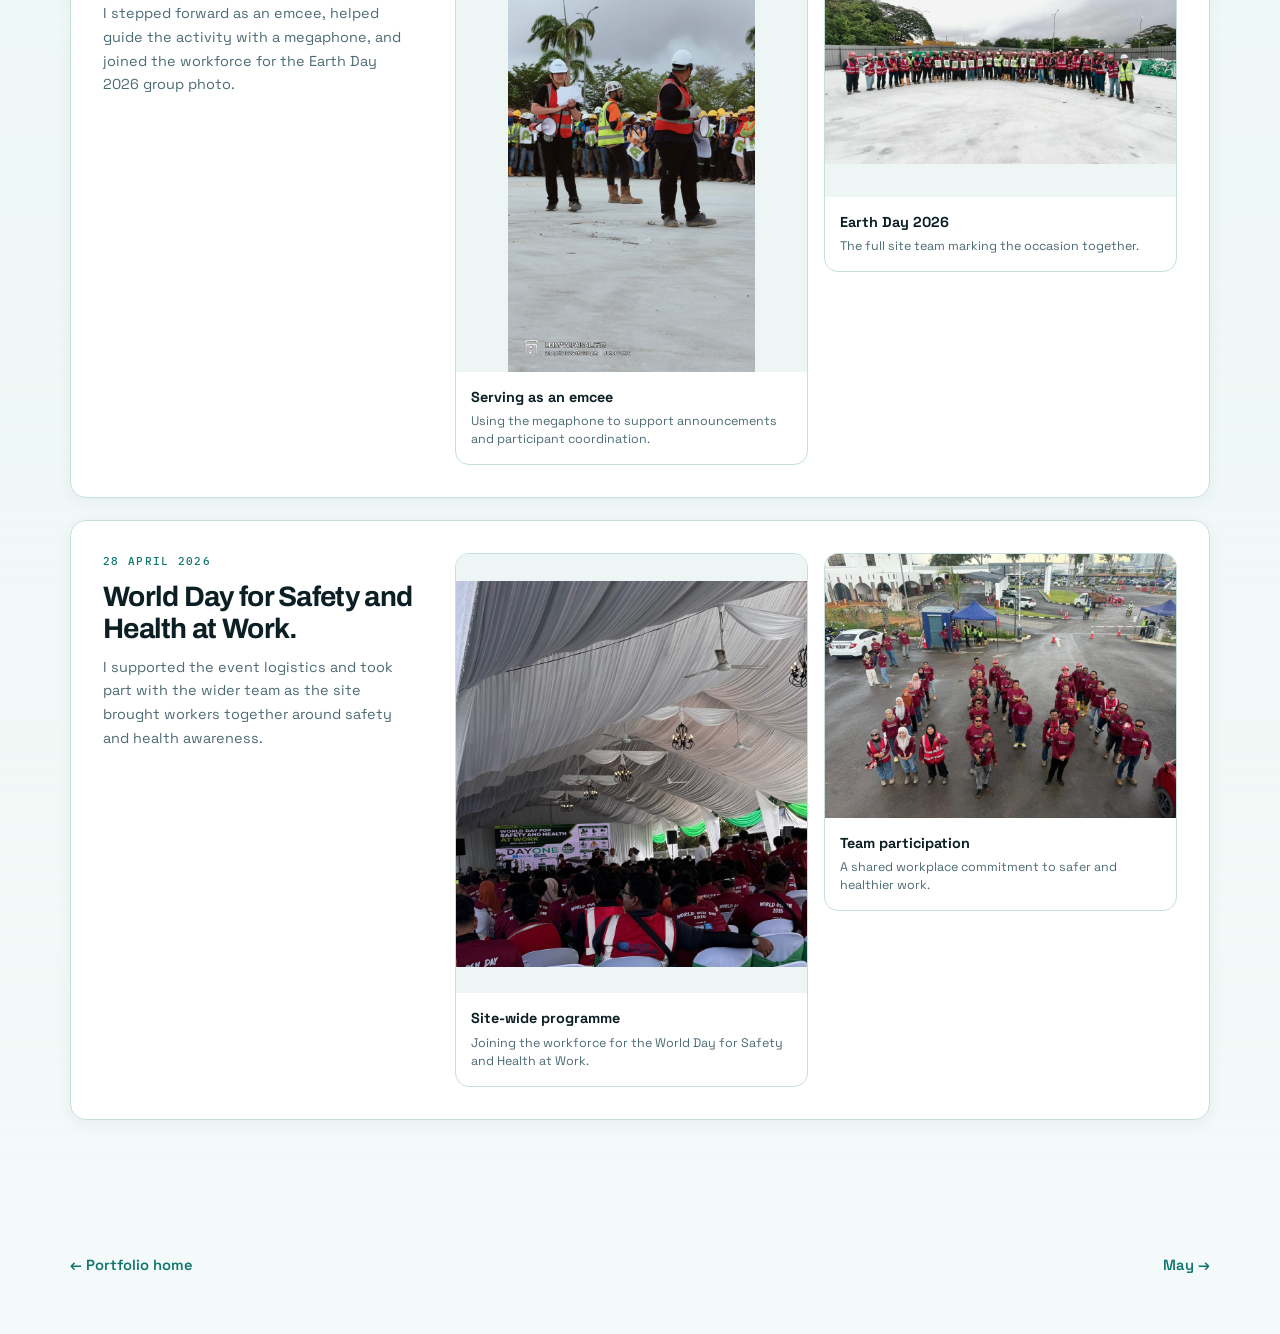
==== commit 8b520fcf: "Add April internship story" ====
--- a/april.html
+++ b/april.html
@@ -37,17 +37,17 @@
       <div class="wrap">
         <span class="eyebrow">Month 01 · Longmotive internship</span>
         <h1>April.</h1>
-        <p class="subtitle">Learning the site’s operating rhythm: reliable daily support, clear communication, and a first chance to represent the team at workplace events.</p>
+        <p class="subtitle">My first month combined learning how to support worker inductions, managing warehouse routines, coordinating fire-extinguisher servicing, and contributing to Earth Day and World Day for Safety and Health at Work.</p>
         <div class="month-hero-photo">
           <div class="photo-slot" data-label="April">
-            <img src="images/april.jpg" alt="April internship at Longmotive" data-photo>
+            <img src="images/april-earth-day-team.jpg" alt="Longmotive team holding the Earth Day 2026 letters" data-photo>
             <div class="photo-placeholder">
               <svg viewBox="0 0 24 24" fill="none" stroke="currentColor" stroke-width="1.5" aria-hidden="true">
                 <rect x="3" y="4" width="18" height="14" rx="2"/>
                 <path d="M3 15l5-4 4 3 3-2 6 5"/>
               </svg>
               <span>April cover photo</span>
-              <small>images/april.jpg</small>
+              <small>images/april-earth-day-team.jpg</small>
             </div>
           </div>
         </div>
@@ -59,52 +59,154 @@
         <div class="weekly">
           <div class="week-label"><span>Week 01</span>Settling in</div>
           <div>
-            <h3>Learning how daily site support connects.</h3>
-            <p>I began by understanding how materials, orders, office tasks, and workers move through the site each day.</p>
-            <ul>
-              <li>Supported storekeeping and checked the organisation of stock.</li>
-              <li>Helped maintain ordering records and follow-up coordination.</li>
-              <li>Assisted with office cleanliness and task coordination.</li>
-            </ul>
-          </div>
-        </div>
-        <div class="weekly">
-          <div class="week-label"><span>Week 02</span>Daily rhythm</div>
-          <div>
-            <h3>Supporting a consistent working environment.</h3>
-            <p>My focus was on dependable daily operations and helping workers receive the information they need.</p>
-            <ul>
-              <li>Continued storekeeping and material-ordering support.</li>
-              <li>Coordinated office tasks to keep shared spaces orderly.</li>
-              <li>Supported worker inductions, especially for Chinese workers.</li>
+            <h3>Learning the worker-induction process.</h3>
+            <p>I started by observing how inductions are prepared and delivered so every worker receives the right site information before beginning work.</p>
+            <ul>
+              <li>Learned the sequence and key information used during induction.</li>
+              <li>Observed how attendance and worker details are checked and recorded.</li>
+              <li>Built confidence in communicating instructions clearly to workers.</li>
+            </ul>
+          </div>
+        </div>
+        <div class="weekly">
+          <div class="week-label"><span>Week 02</span>Site support</div>
+          <div>
+            <h3>Managing the warehouse and servicing arrangements.</h3>
+            <p>I supported the day-to-day organisation of the warehouse and coordinated with the appointed vendor to collect fire extinguishers for maintenance.</p>
+            <ul>
+              <li>Checked and organised warehouse stock for easier daily access.</li>
+              <li>Gathered the fire extinguishers and prepared them for collection.</li>
+              <li>Arranged the vendor handover so servicing could proceed in an orderly way.</li>
             </ul>
           </div>
         </div>
         <div class="weekly">
           <div class="week-label"><span>Week 03</span>Earth Day</div>
           <div>
-            <h3>Using language and coordination skills for an event.</h3>
-            <p>On 21 April, I supported the Earth Day activity by preparing announcement wording and serving as the Chinese-language emcee.</p>
+            <h3>Taking the microphone as an event emcee.</h3>
+            <p>On 21 April, I helped the Earth Day activity run smoothly by supporting the announcements and serving as one of the event emcees.</p>
             <ul>
               <li>Prepared the event announcement script.</li>
-              <li>Hosted in Chinese to support clear participation.</li>
-              <li>Continued core store, order, and induction responsibilities.</li>
+              <li>Used the megaphone to guide participants through the programme.</li>
+              <li>Joined the full-team Earth Day 2026 photo.</li>
             </ul>
           </div>
         </div>
         <div class="weekly">
           <div class="week-label"><span>Week 04</span>Safety &amp; health</div>
           <div>
-            <h3>Helping a workplace event run smoothly.</h3>
+            <h3>Supporting a site-wide safety and health event.</h3>
             <p>On 28 April, I joined the World Day for Safety and Health at Work activity.</p>
             <ul>
               <li>Distributed event T-shirts to participants.</li>
               <li>Helped maintain an organised and orderly environment.</li>
-              <li>Continued daily support for office and worker coordination.</li>
-            </ul>
-          </div>
-        </div>
-        <aside class="note"><b>April takeaway:</b> Strong operations rely on small tasks being completed consistently. I learned to support both the physical flow of materials and the human flow of communication.</aside>
+              <li>Took part alongside the wider site team and workforce.</li>
+            </ul>
+          </div>
+        </div>
+        <aside class="note"><b>April takeaway:</b> My first month showed me that site safety depends on both good systems and clear communication. I learned how induction, warehouse control, equipment servicing, and workforce engagement support one another.</aside>
+      </div>
+    </section>
+
+    <section class="section section-tint" aria-labelledby="april-gallery-title">
+      <div class="wrap">
+        <div class="section-head">
+          <span class="eyebrow">April in pictures</span>
+          <h2 id="april-gallery-title">Learning, coordinating, and taking part.</h2>
+          <p>Six moments from my first month, covering daily responsibilities and two site-wide events.</p>
+        </div>
+
+        <div class="month-stories">
+          <article class="month-story">
+            <div class="month-story-copy">
+              <span class="eyebrow">Site responsibilities</span>
+              <h3>Building the foundations.</h3>
+              <p>I began learning the induction process while taking responsibility for warehouse organisation and coordinating the collection of fire extinguishers for servicing.</p>
+            </div>
+            <div class="month-story-photos">
+              <figure class="month-story-photo landscape">
+                <div class="photo-slot">
+                  <img src="images/april-induction-learning.jpg" alt="Learning how to support a worker induction session" data-photo loading="lazy" decoding="async">
+                  <div class="photo-placeholder compact"><span>Induction learning</span></div>
+                </div>
+                <figcaption>
+                  <strong>Learning the induction process</strong>
+                  <span>Observing the session flow and how site information is communicated to workers.</span>
+                </figcaption>
+              </figure>
+              <figure class="month-story-photo portrait">
+                <div class="photo-slot">
+                  <img src="images/april-fire-extinguisher-servicing.jpg" alt="Fire extinguishers gathered for vendor collection and maintenance" data-photo loading="lazy" decoding="async">
+                  <div class="photo-placeholder compact"><span>Servicing coordination</span></div>
+                </div>
+                <figcaption>
+                  <strong>Coordinating equipment servicing</strong>
+                  <span>Preparing the extinguishers and arranging vendor collection for maintenance.</span>
+                </figcaption>
+              </figure>
+            </div>
+          </article>
+
+          <article class="month-story">
+            <div class="month-story-copy">
+              <span class="eyebrow">21 April 2026</span>
+              <h3>Earth Day.</h3>
+              <p>I stepped forward as an emcee, helped guide the activity with a megaphone, and joined the workforce for the Earth Day 2026 group photo.</p>
+            </div>
+            <div class="month-story-photos">
+              <figure class="month-story-photo portrait">
+                <div class="photo-slot">
+                  <img src="images/april-earth-day-emcee.jpg" alt="Wong Sin Jet holding a megaphone while serving as an Earth Day emcee" data-photo loading="lazy" decoding="async">
+                  <div class="photo-placeholder compact"><span>Earth Day emcee</span></div>
+                </div>
+                <figcaption>
+                  <strong>Serving as an emcee</strong>
+                  <span>Using the megaphone to support announcements and participant coordination.</span>
+                </figcaption>
+              </figure>
+              <figure class="month-story-photo landscape">
+                <div class="photo-slot">
+                  <img src="images/april-earth-day-team.jpg" alt="Longmotive team holding the Earth Day 2026 letters" data-photo loading="lazy" decoding="async">
+                  <div class="photo-placeholder compact"><span>Earth Day team</span></div>
+                </div>
+                <figcaption>
+                  <strong>Earth Day 2026</strong>
+                  <span>The full site team marking the occasion together.</span>
+                </figcaption>
+              </figure>
+            </div>
+          </article>
+
+          <article class="month-story">
+            <div class="month-story-copy">
+              <span class="eyebrow">28 April 2026</span>
+              <h3>World Day for Safety and Health at Work.</h3>
+              <p>I supported the event logistics and took part with the wider team as the site brought workers together around safety and health awareness.</p>
+            </div>
+            <div class="month-story-photos">
+              <figure class="month-story-photo portrait">
+                <div class="photo-slot">
+                  <img src="images/april-world-safety-event.jpg" alt="World Day for Safety and Health at Work programme at Longmotive" data-photo loading="lazy" decoding="async">
+                  <div class="photo-placeholder compact"><span>Safety and health event</span></div>
+                </div>
+                <figcaption>
+                  <strong>Site-wide programme</strong>
+                  <span>Joining the workforce for the World Day for Safety and Health at Work.</span>
+                </figcaption>
+              </figure>
+              <figure class="month-story-photo landscape">
+                <div class="photo-slot">
+                  <img src="images/april-world-safety-team.jpg" alt="Longmotive team gathered for the World Day for Safety and Health at Work" data-photo loading="lazy" decoding="async">
+                  <div class="photo-placeholder compact"><span>World Safety Day team</span></div>
+                </div>
+                <figcaption>
+                  <strong>Team participation</strong>
+                  <span>A shared workplace commitment to safer and healthier work.</span>
+                </figcaption>
+              </figure>
+            </div>
+          </article>
+        </div>
       </div>
     </section>
   </main>
@@ -123,5 +225,6 @@
       if (img.complete) { if (img.naturalWidth > 0) show(); else hide(); }
     });
   </script>
+  <script src="lightbox.js"></script>
 </body>
 </html>
--- a/style-v6.css
+++ b/style-v6.css
@@ -546,9 +546,7 @@
 
 /* ========== PROJECT ========== */
 .project {
-  display: grid;
-  grid-template-columns: 1.05fr 0.95fr;
-  gap: 36px;
+  display: block;
   background: var(--card);
   border: 1px solid var(--line);
   border-radius: calc(var(--radius) + 4px);
@@ -573,13 +571,46 @@
 }
 .project-intro p {
   color: var(--muted);
-  margin: 0 0 20px;
+  margin: 0 0 16px;
   line-height: 1.65;
+  max-width: 52rem;
+}
+.project-status {
+  display: flex;
+  align-items: center;
+  flex-wrap: wrap;
+  gap: 10px 18px;
+  margin: 0 0 28px;
+  color: var(--muted);
+  font-size: 0.82rem;
+}
+.project-status span {
+  display: inline-flex;
+  align-items: center;
+  gap: 7px;
+}
+.project-status strong {
+  color: var(--ink);
+  font-weight: 650;
+}
+.status-dot {
+  width: 8px;
+  height: 8px;
+  border-radius: 50%;
+  flex: 0 0 auto;
+}
+.status-dot.live {
+  background: #10b981;
+  box-shadow: 0 0 0 4px rgba(16, 185, 129, 0.12);
+}
+.status-dot.next {
+  background: #f59e0b;
+  box-shadow: 0 0 0 4px rgba(245, 158, 11, 0.12);
 }
 .shots {
   display: grid;
   grid-template-columns: 1fr 1fr;
-  gap: 12px;
+  gap: 18px;
 }
 .shot {
   margin: 0;
@@ -597,21 +628,226 @@
   grid-column: 1 / -1;
 }
 .shot .photo-slot { aspect-ratio: 16 / 10; }
-.shot.wide .photo-slot { aspect-ratio: 21 / 9; }
+.shot-dashboard .photo-slot { aspect-ratio: 1895 / 966; }
+.shot-workflow .photo-slot { aspect-ratio: 16 / 10; }
+.shot .photo-slot {
+  background: #eef4f8;
+}
+.shot .photo-slot img {
+  object-fit: contain;
+  background: #f8fbfd;
+}
+.shot:hover .photo-slot.has-image img {
+  transform: none;
+}
 .shot figcaption {
-  padding: 10px 12px 12px;
+  padding: 12px 14px 14px;
   display: flex;
   flex-direction: column;
-  gap: 2px;
-}
-.shot figcaption strong { font-size: 0.88rem; }
-.shot figcaption span { font-size: 0.76rem; color: var(--muted); }
+  gap: 3px;
+}
+.shot figcaption strong { font-size: 0.92rem; }
+.shot figcaption span { font-size: 0.78rem; color: var(--muted); }
+
+.workflow-summary {
+  grid-column: 1 / -1;
+  padding: clamp(20px, 3vw, 30px);
+  border: 1px solid #b9e6df;
+  border-radius: var(--radius-sm);
+  background:
+    linear-gradient(135deg, rgba(236, 253, 245, 0.9), rgba(239, 246, 255, 0.9));
+}
+.workflow-summary-copy {
+  display: grid;
+  grid-template-columns: minmax(0, 1fr) minmax(260px, 0.8fr);
+  gap: 8px 28px;
+  align-items: end;
+  margin-bottom: 22px;
+}
+.workflow-summary-copy .eyebrow {
+  grid-column: 1 / -1;
+}
+.workflow-summary h4 {
+  margin: 0;
+  font-family: var(--font-display);
+  font-size: clamp(1.2rem, 2vw, 1.55rem);
+  letter-spacing: -0.02em;
+  line-height: 1.2;
+  color: var(--ink);
+}
+.workflow-summary p {
+  margin: 0;
+  color: var(--muted);
+  font-size: 0.88rem;
+  line-height: 1.55;
+}
+.flow-track {
+  list-style: none;
+  margin: 0;
+  padding: 0;
+  display: grid;
+  grid-template-columns: repeat(5, minmax(0, 1fr));
+  gap: 10px;
+}
+.flow-track li {
+  position: relative;
+  min-height: 108px;
+  padding: 15px 14px;
+  display: flex;
+  flex-direction: column;
+  justify-content: flex-end;
+  border: 1px solid rgba(15, 118, 110, 0.16);
+  border-radius: 12px;
+  background: rgba(255, 255, 255, 0.9);
+}
+.flow-track li:not(:last-child)::after {
+  content: '→';
+  position: absolute;
+  z-index: 2;
+  top: 50%;
+  right: -14px;
+  width: 18px;
+  height: 18px;
+  display: grid;
+  place-items: center;
+  border-radius: 50%;
+  background: var(--primary);
+  color: #fff;
+  font-size: 0.7rem;
+  transform: translateY(-50%);
+}
+.flow-track li.planned {
+  border-style: dashed;
+  background: rgba(255, 251, 235, 0.9);
+}
+.flow-track span {
+  position: absolute;
+  top: 12px;
+  left: 14px;
+  font-family: var(--font-mono);
+  font-size: 0.66rem;
+  color: var(--primary);
+}
+.flow-track strong {
+  font-size: 0.86rem;
+  line-height: 1.25;
+}
+.flow-track small {
+  margin-top: 4px;
+  color: var(--muted);
+  font-size: 0.72rem;
+}
+
+.daily-work {
+  grid-column: 1 / -1;
+  padding: clamp(22px, 3.2vw, 34px);
+  border: 1px solid var(--line);
+  border-radius: var(--radius-sm);
+  background: #fbfdfd;
+}
+.daily-work-head {
+  display: grid;
+  grid-template-columns: minmax(0, 1fr) minmax(280px, 0.9fr);
+  gap: 8px 30px;
+  align-items: end;
+  margin-bottom: 22px;
+}
+.daily-work-head .eyebrow {
+  grid-column: 1 / -1;
+}
+.daily-work h4 {
+  margin: 0;
+  font-family: var(--font-display);
+  font-size: clamp(1.35rem, 2.2vw, 1.75rem);
+  letter-spacing: -0.025em;
+  line-height: 1.15;
+  color: var(--ink);
+}
+.daily-work-head p {
+  margin: 0;
+  color: var(--muted);
+  font-size: 0.9rem;
+  line-height: 1.55;
+}
+.daily-work-grid {
+  display: grid;
+  grid-template-columns: repeat(2, minmax(0, 1fr));
+  gap: 16px;
+}
+.work-shot {
+  margin: 0;
+  overflow: hidden;
+  border: 1px solid var(--line);
+  border-radius: 14px;
+  background: var(--card);
+  box-shadow: var(--shadow-sm);
+  transition: transform 0.28s var(--ease), box-shadow 0.28s, border-color 0.28s;
+}
+.work-shot:hover {
+  transform: translateY(-3px);
+  border-color: #99ddd3;
+  box-shadow: var(--shadow-md);
+}
+.work-shot .photo-slot {
+  height: auto;
+  aspect-ratio: 16 / 9;
+  background: #f4f8fa;
+}
+.work-shot .photo-slot img {
+  object-fit: contain;
+  background: #f8fafc;
+}
+.work-shot figcaption {
+  min-height: 126px;
+  padding: 15px 16px 17px;
+  display: flex;
+  flex-direction: column;
+  align-items: flex-start;
+  gap: 4px;
+}
+.work-kicker {
+  margin-bottom: 2px;
+  font-family: var(--font-mono);
+  color: var(--primary);
+  font-size: 0.67rem;
+  letter-spacing: 0.07em;
+  text-transform: uppercase;
+}
+.work-shot figcaption strong {
+  font-size: 0.95rem;
+  color: var(--ink);
+}
+.work-shot figcaption > span:last-child {
+  color: var(--muted);
+  font-size: 0.8rem;
+  line-height: 1.45;
+}
+.work-shot-planned {
+  border-style: dashed;
+  background: #fffcf4;
+}
+.work-badge {
+  display: inline-flex;
+  margin-left: 6px;
+  padding: 3px 7px;
+  border-radius: 999px;
+  background: #fef3c7;
+  color: #92400e;
+  font-family: var(--font-mono);
+  font-size: 0.62rem;
+  font-weight: 600;
+  line-height: 1;
+  vertical-align: middle;
+}
 
 .steps {
   list-style: none;
-  margin: 0;
+  margin: 0 0 30px;
   padding: 0;
   counter-reset: step;
+  display: grid;
+  grid-template-columns: repeat(4, minmax(0, 1fr));
+  gap: 8px;
 }
 .steps li {
   counter-increment: step;
@@ -674,8 +910,7 @@
 }
 .gallery-item:hover .photo-slot.has-image img,
 .month:hover .photo-slot.has-image img,
-.portrait-frame:hover .photo-slot.has-image img,
-.shot:hover .photo-slot.has-image img {
+.portrait-frame:hover .photo-slot.has-image img {
   transform: scale(1.04);
 }
 .photo-placeholder {
@@ -920,6 +1155,78 @@
 }
 .note b { color: var(--primary-deep); }
 
+.month-stories {
+  display: grid;
+  gap: 22px;
+}
+.month-story {
+  display: grid;
+  grid-template-columns: minmax(220px, 0.6fr) minmax(0, 1.4fr);
+  gap: clamp(22px, 3.5vw, 42px);
+  align-items: start;
+  padding: clamp(22px, 3vw, 32px);
+  border: 1px solid var(--line);
+  border-radius: var(--radius);
+  background: var(--card);
+  box-shadow: var(--shadow-sm);
+}
+.month-story-copy {
+  position: sticky;
+  top: 96px;
+}
+.month-story-copy h3 {
+  margin: 8px 0 10px;
+  font-family: var(--font-display);
+  font-size: clamp(1.35rem, 2.2vw, 1.8rem);
+  line-height: 1.15;
+  letter-spacing: -0.025em;
+  color: var(--ink);
+}
+.month-story-copy p {
+  margin: 0;
+  color: var(--muted);
+  font-size: 0.9rem;
+  line-height: 1.65;
+}
+.month-story-photos {
+  display: grid;
+  grid-template-columns: repeat(2, minmax(0, 1fr));
+  gap: 16px;
+  align-items: start;
+}
+.month-story-photo {
+  margin: 0;
+  overflow: hidden;
+  border: 1px solid var(--line);
+  border-radius: 14px;
+  background: #fff;
+}
+.month-story-photo .photo-slot {
+  height: auto;
+  background: #eef5f5;
+}
+.month-story-photo.landscape .photo-slot { aspect-ratio: 4 / 3; }
+.month-story-photo.portrait .photo-slot { aspect-ratio: 4 / 5; }
+.month-story-photo .photo-slot img {
+  object-fit: contain;
+  background: #eef5f5;
+}
+.month-story-photo figcaption {
+  display: flex;
+  flex-direction: column;
+  gap: 3px;
+  padding: 14px 15px 16px;
+}
+.month-story-photo figcaption strong {
+  color: var(--ink);
+  font-size: 0.9rem;
+}
+.month-story-photo figcaption span {
+  color: var(--muted);
+  font-size: 0.78rem;
+  line-height: 1.45;
+}
+
 .pager {
   display: flex;
   align-items: center;
@@ -934,6 +1241,14 @@
 
 @media (max-width: 760px) {
   .weekly { grid-template-columns: 1fr; gap: 6px; }
+  .month-story { grid-template-columns: 1fr; }
+  .month-story-copy { position: static; }
+}
+
+@media (max-width: 520px) {
+  .month-story-photos { grid-template-columns: 1fr; }
+  .month-story-photo.landscape .photo-slot { aspect-ratio: 4 / 3; }
+  .month-story-photo.portrait .photo-slot { aspect-ratio: 4 / 5; }
 }
 
 /* ========== CONTACT ========== */
@@ -1017,9 +1332,115 @@
 .delay-3 { transition-delay: 0.24s; }
 .delay-4 { transition-delay: 0.32s; }
 
+/* ========== HOVER PREVIEW + LIGHTBOX ========== */
+.photo-slot.has-image img { cursor: zoom-in; }
+.photo-slot.has-image img:focus-visible {
+  outline: 2px solid var(--primary);
+  outline-offset: 2px;
+}
+
+.hover-preview {
+  position: fixed;
+  top: 0;
+  left: 0;
+  z-index: 300;
+  width: 220px;
+  height: 220px;
+  padding: 6px;
+  background: #fff;
+  border-radius: var(--radius-sm);
+  border: 1px solid var(--line);
+  box-shadow: var(--shadow-lg);
+  pointer-events: none;
+  opacity: 0;
+  transform: scale(0.96);
+  transition: opacity 0.18s var(--ease), transform 0.18s var(--ease);
+}
+.hover-preview.visible { opacity: 1; transform: scale(1); }
+.hover-preview img {
+  width: 100%;
+  height: 100%;
+  object-fit: contain;
+  border-radius: calc(var(--radius-sm) - 4px);
+  background: var(--paper-2);
+}
+
+.lightbox-overlay {
+  position: fixed;
+  inset: 0;
+  z-index: 500;
+  display: flex;
+  align-items: center;
+  justify-content: center;
+  padding: 5vh 5vw;
+  background: rgba(8, 18, 21, 0.86);
+  opacity: 0;
+  visibility: hidden;
+  transition: opacity 0.25s var(--ease), visibility 0.25s;
+}
+.lightbox-overlay.open { opacity: 1; visibility: visible; }
+.lightbox-figure {
+  margin: 0;
+  max-width: 100%;
+  max-height: 100%;
+  display: flex;
+  flex-direction: column;
+  align-items: center;
+  gap: 12px;
+  transform: scale(0.96);
+  transition: transform 0.25s var(--ease);
+}
+.lightbox-overlay.open .lightbox-figure { transform: scale(1); }
+.lightbox-img {
+  max-width: 94vw;
+  max-height: 86vh;
+  border-radius: var(--radius-sm);
+  box-shadow: var(--shadow-lg);
+  object-fit: contain;
+  background: #0c1f24;
+}
+.lightbox-caption {
+  color: #dff2ef;
+  font-size: 0.9rem;
+  text-align: center;
+  max-width: 60ch;
+  min-height: 1px;
+}
+.lightbox-close {
+  position: absolute;
+  top: 18px;
+  right: 22px;
+  width: 42px;
+  height: 42px;
+  border-radius: 50%;
+  border: 1px solid rgba(255, 255, 255, 0.25);
+  background: rgba(255, 255, 255, 0.08);
+  color: #fff;
+  font-size: 1.6rem;
+  line-height: 1;
+  display: grid;
+  place-items: center;
+  cursor: pointer;
+  transition: background 0.2s, transform 0.2s var(--ease);
+}
+.lightbox-close:hover { background: rgba(255, 255, 255, 0.18); transform: rotate(90deg); }
+body.lightbox-open { overflow: hidden; }
+
+@media (max-width: 640px) {
+  .hover-preview { display: none; }
+}
+@media (prefers-reduced-motion: reduce) {
+  .hover-preview, .lightbox-overlay, .lightbox-figure, .lightbox-close {
+    transition: none !important;
+  }
+}
+
 /* ========== RESPONSIVE ========== */
 @media (max-width: 960px) {
   .hero-grid { gap: 36px; }
+  .steps { grid-template-columns: 1fr 1fr; }
+  .flow-track { grid-template-columns: repeat(3, minmax(0, 1fr)); }
+  .flow-track li:not(:last-child)::after { display: none; }
   .gallery { grid-template-columns: 1fr 1fr; }
   .gallery-item.tall { grid-row: auto; }
   .gallery-item.tall .photo-slot { min-height: 0; aspect-ratio: 4 / 5; }
@@ -1048,6 +1469,15 @@
   .stat:last-child { border-bottom: 0; }
   .shots { grid-template-columns: 1fr; }
   .shot.wide { grid-column: auto; }
+  .workflow-summary { grid-column: auto; }
+  .workflow-summary-copy { grid-template-columns: 1fr; }
+  .workflow-summary-copy .eyebrow { grid-column: auto; }
+  .flow-track { grid-template-columns: 1fr 1fr; }
+  .daily-work { grid-column: auto; }
+  .daily-work-head { grid-template-columns: 1fr; }
+  .daily-work-head .eyebrow { grid-column: auto; }
+  .daily-work-grid { grid-template-columns: 1fr; }
+  .work-shot figcaption { min-height: 0; }
   .gallery { grid-template-columns: 1fr; }
   .gallery-item.wide { grid-column: auto; }
   .gallery-item.wide .photo-slot { aspect-ratio: 16 / 10; }
@@ -1064,6 +1494,8 @@
 
 @media (max-width: 430px) {
   .month-grid { grid-template-columns: 1fr; }
+  .steps,
+  .flow-track { grid-template-columns: 1fr; }
   .hero-actions { flex-direction: column; align-items: stretch; }
   .hero-actions .btn { width: 100%; }
   .nav-links a:not(.btn) { display: none; }
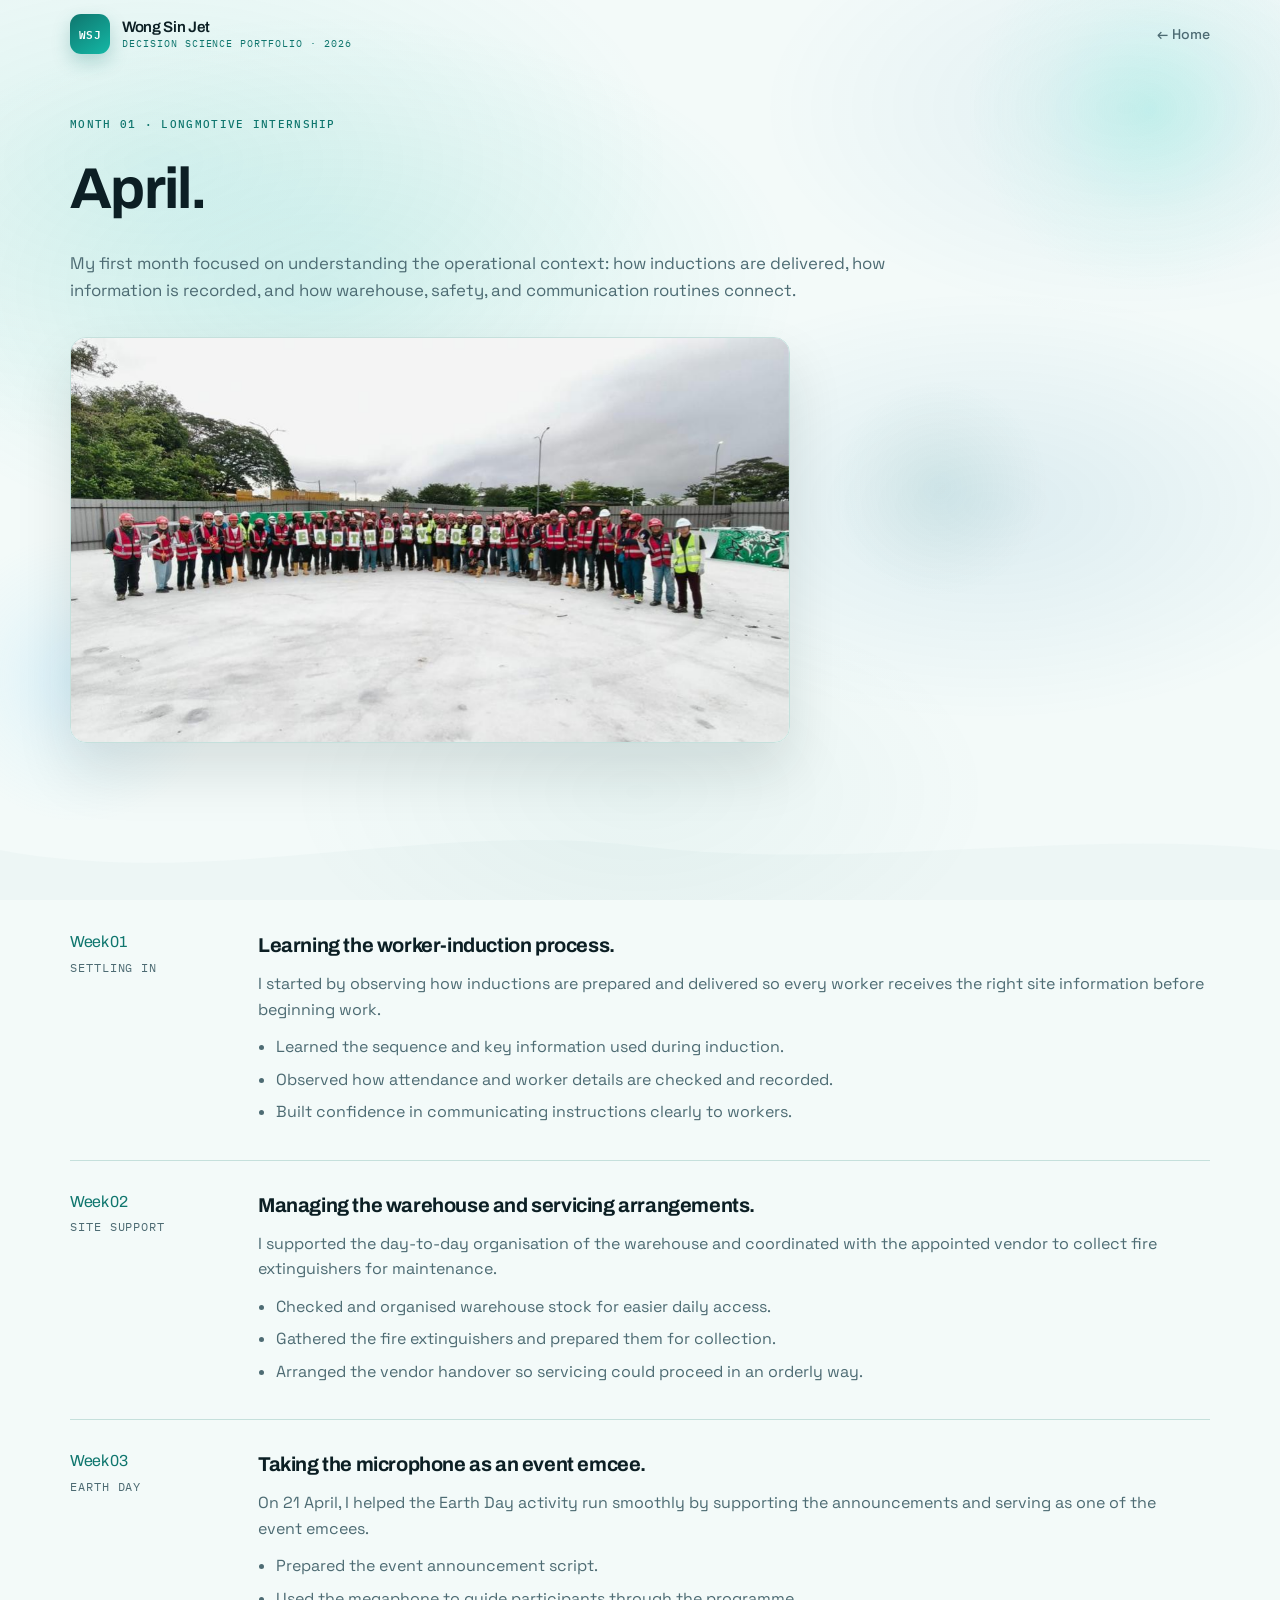
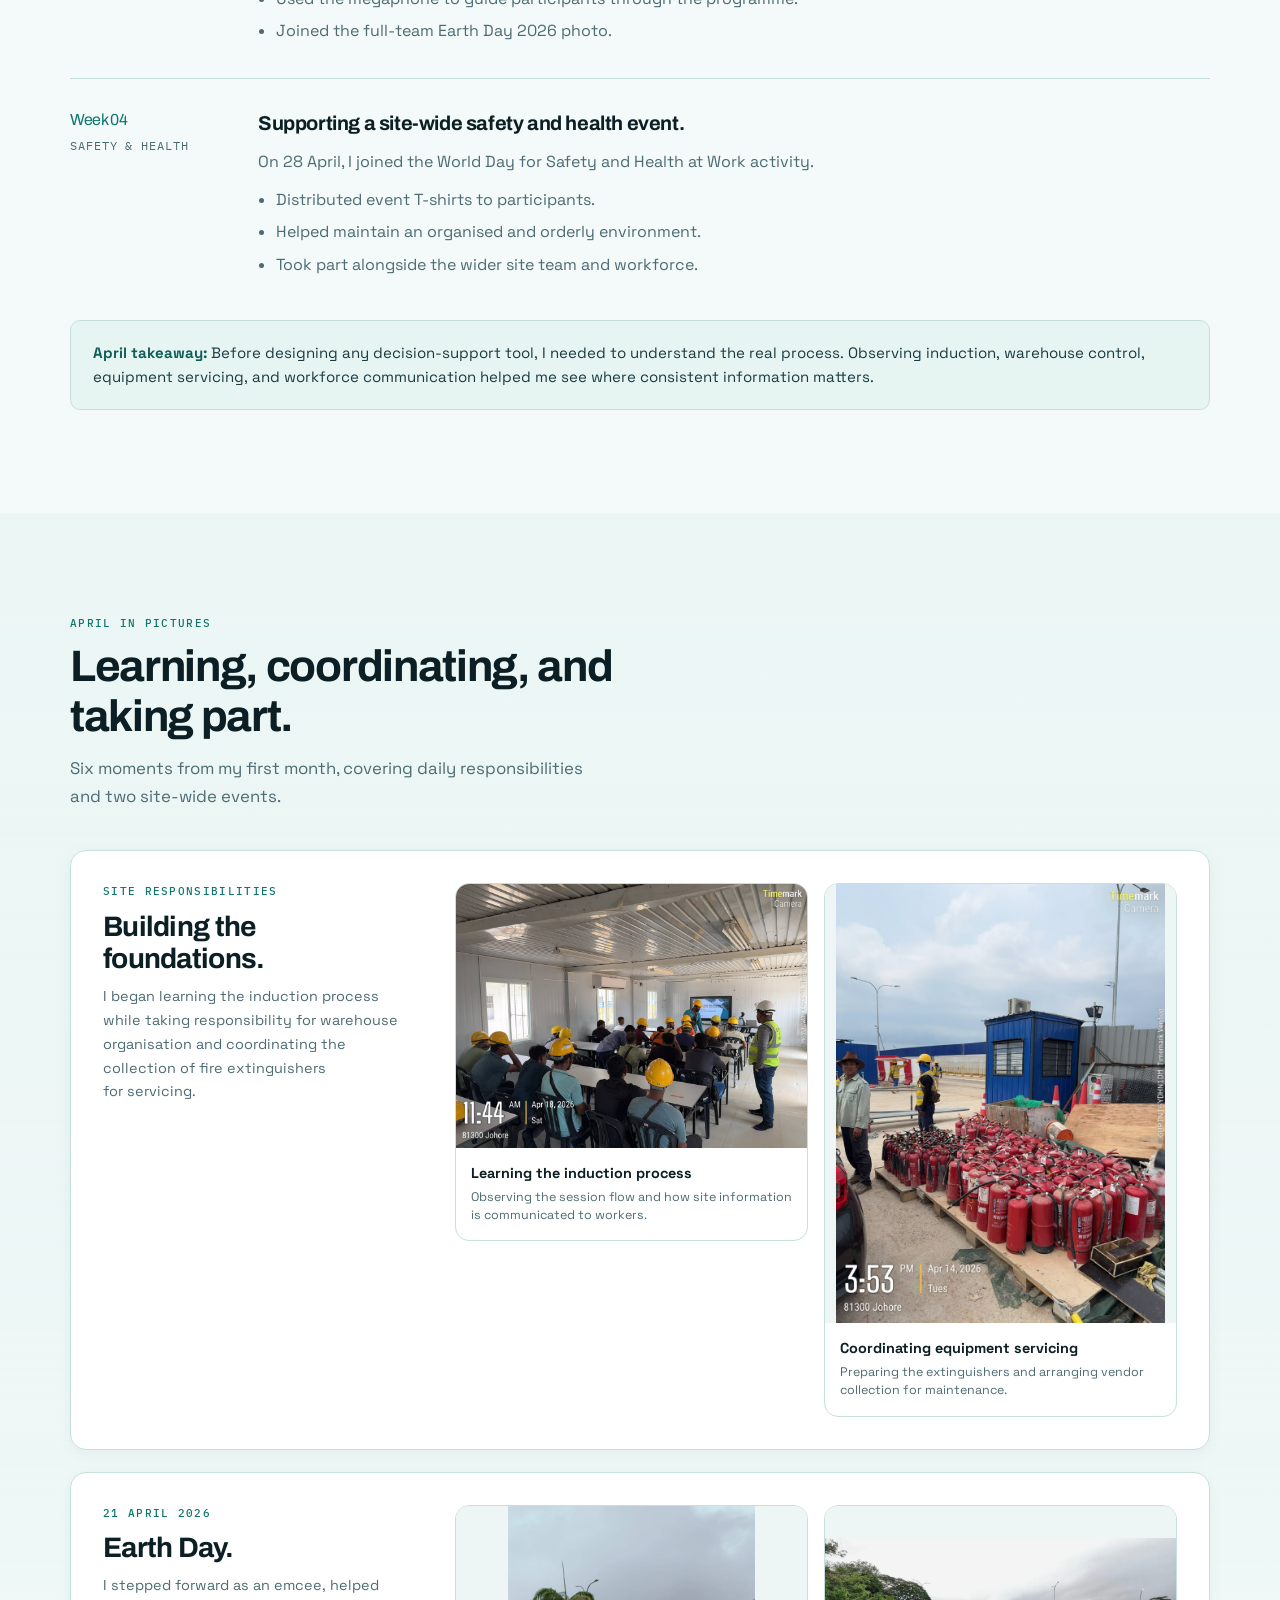
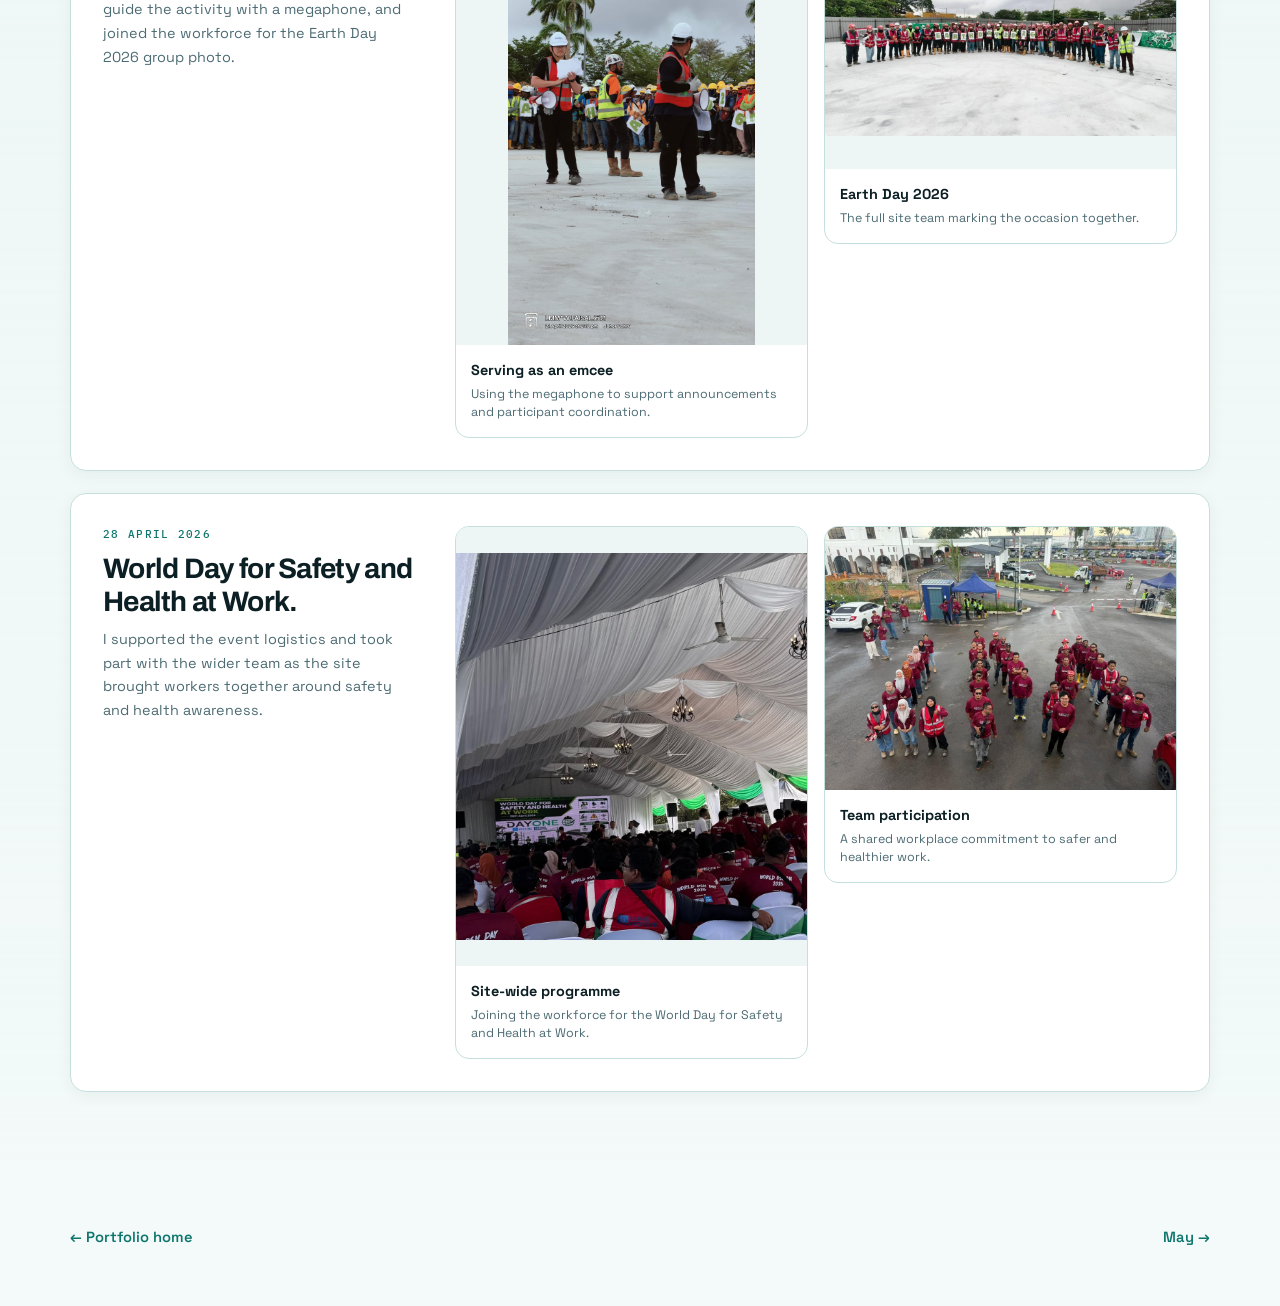
==== commit 919ff06c: "Make portfolio privacy-safe and decision-focused" ====
--- a/april.html
+++ b/april.html
@@ -4,6 +4,7 @@
   <meta charset="utf-8">
   <meta name="viewport" content="width=device-width, initial-scale=1">
   <title>April — Wong Sin Jet</title>
+  <meta name="description" content="April internship reflection: learning operational processes, information flow, site support, and workplace communication.">
   <link rel="stylesheet" href="style-v6.css">
 </head>
 <body>
@@ -26,7 +27,7 @@
     <div class="header-inner">
       <a class="brand" href="index.html">
         <span class="brand-mark">WSJ</span>
-        <span class="brand-text">Wong Sin Jet<small>Internship portfolio · 2026</small></span>
+        <span class="brand-text">Wong Sin Jet<small>Decision Science portfolio &middot; 2026</small></span>
       </a>
       <nav class="nav-links" aria-label="Primary"><a href="index.html">← Home</a></nav>
     </div>
@@ -37,7 +38,7 @@
       <div class="wrap">
         <span class="eyebrow">Month 01 · Longmotive internship</span>
         <h1>April.</h1>
-        <p class="subtitle">My first month combined learning how to support worker inductions, managing warehouse routines, coordinating fire-extinguisher servicing, and contributing to Earth Day and World Day for Safety and Health at Work.</p>
+        <p class="subtitle">My first month focused on understanding the operational context: how inductions are delivered, how information is recorded, and how warehouse, safety, and communication routines connect.</p>
         <div class="month-hero-photo">
           <div class="photo-slot" data-label="April">
             <img src="images/april-earth-day-team.jpg" alt="Longmotive team holding the Earth Day 2026 letters" data-photo>
@@ -104,7 +105,7 @@
             </ul>
           </div>
         </div>
-        <aside class="note"><b>April takeaway:</b> My first month showed me that site safety depends on both good systems and clear communication. I learned how induction, warehouse control, equipment servicing, and workforce engagement support one another.</aside>
+        <aside class="note"><b>April takeaway:</b> Before designing any decision-support tool, I needed to understand the real process. Observing induction, warehouse control, equipment servicing, and workforce communication helped me see where consistent information matters.</aside>
       </div>
     </section>
 
--- a/style-v6.css
+++ b/style-v6.css
@@ -593,6 +593,17 @@
   color: var(--ink);
   font-weight: 650;
 }
+.privacy-note {
+  margin: 0;
+  padding: 14px 16px;
+  border: 1px solid rgba(15, 118, 110, 0.2);
+  border-radius: 12px;
+  background: rgba(204, 251, 241, 0.45);
+  color: var(--muted);
+  font-size: 0.84rem;
+  line-height: 1.55;
+}
+.privacy-note strong { color: var(--primary-deep); }
 .status-dot {
   width: 8px;
   height: 8px;
@@ -1194,6 +1205,9 @@
   gap: 16px;
   align-items: start;
 }
+.month-story-photos.single {
+  grid-template-columns: minmax(0, 1fr);
+}
 .month-story-photo {
   margin: 0;
   overflow: hidden;
@@ -1225,6 +1239,64 @@
   color: var(--muted);
   font-size: 0.78rem;
   line-height: 1.45;
+}
+.handover-panel {
+  padding: clamp(20px, 3vw, 28px);
+  border: 1px solid #99ddd3;
+  border-radius: 14px;
+  background: linear-gradient(145deg, #f0fdfa, #f0f9ff);
+}
+.handover-status {
+  display: inline-flex;
+  margin-bottom: 18px;
+  padding: 6px 10px;
+  border-radius: 999px;
+  background: #ccfbf1;
+  color: var(--primary-deep);
+  font-family: var(--font-mono);
+  font-size: 0.67rem;
+  font-weight: 600;
+  letter-spacing: 0.07em;
+  text-transform: uppercase;
+}
+.handover-steps {
+  display: grid;
+  gap: 10px;
+}
+.handover-steps section {
+  display: grid;
+  grid-template-columns: auto minmax(0, 1fr) auto;
+  gap: 13px;
+  align-items: center;
+  padding: 14px;
+  border: 1px solid rgba(15, 118, 110, 0.14);
+  border-radius: 11px;
+  background: rgba(255, 255, 255, 0.82);
+}
+.handover-steps section > span {
+  font-family: var(--font-mono);
+  color: var(--primary);
+  font-size: 0.72rem;
+}
+.handover-steps strong {
+  display: block;
+  color: var(--ink);
+  font-size: 0.9rem;
+}
+.handover-steps p {
+  margin: 3px 0 0;
+  color: var(--muted);
+  font-size: 0.76rem;
+  line-height: 1.45;
+}
+.handover-steps small {
+  padding: 5px 8px;
+  border-radius: 999px;
+  background: var(--paper-2);
+  color: var(--primary-deep);
+  font-family: var(--font-mono);
+  font-size: 0.62rem;
+  white-space: nowrap;
 }
 
 .pager {
@@ -1249,6 +1321,8 @@
   .month-story-photos { grid-template-columns: 1fr; }
   .month-story-photo.landscape .photo-slot { aspect-ratio: 4 / 3; }
   .month-story-photo.portrait .photo-slot { aspect-ratio: 4 / 5; }
+  .handover-steps section { grid-template-columns: auto minmax(0, 1fr); }
+  .handover-steps small { grid-column: 2; justify-self: start; }
 }
 
 /* ========== CONTACT ========== */
